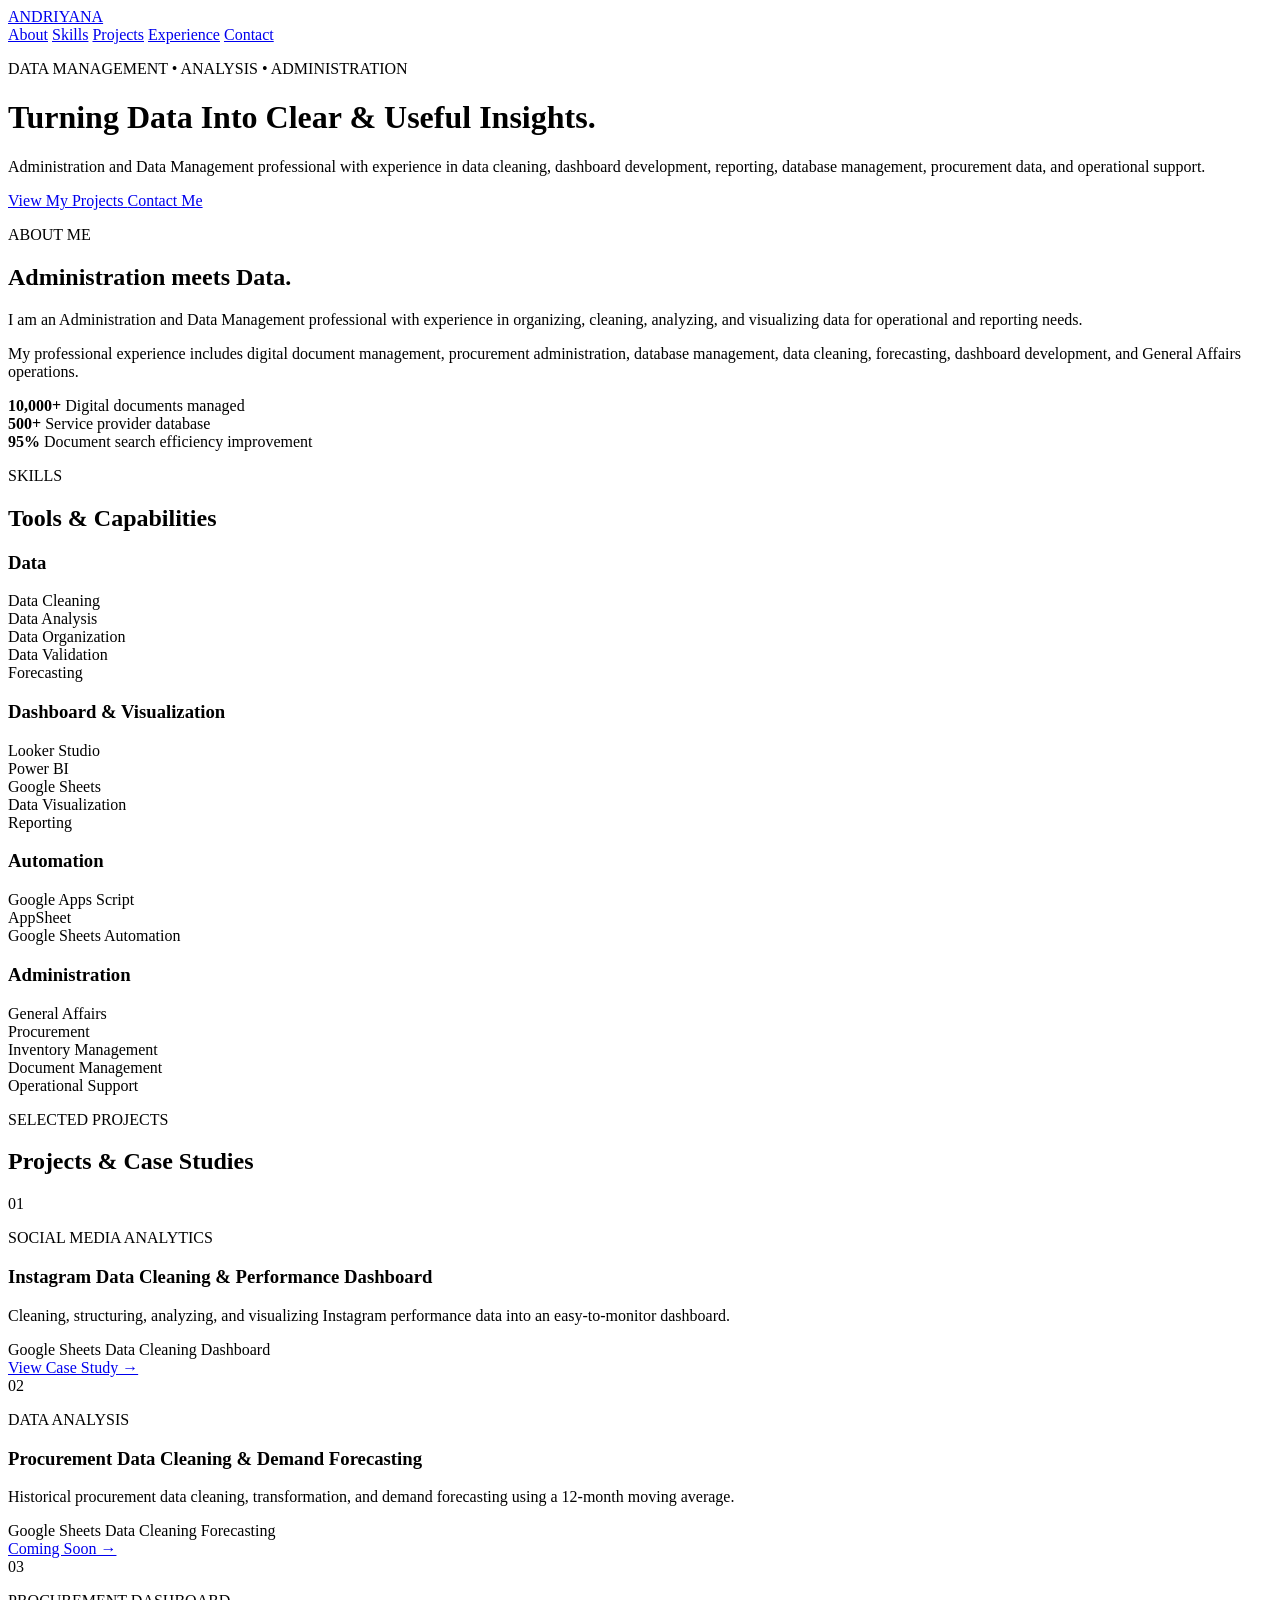
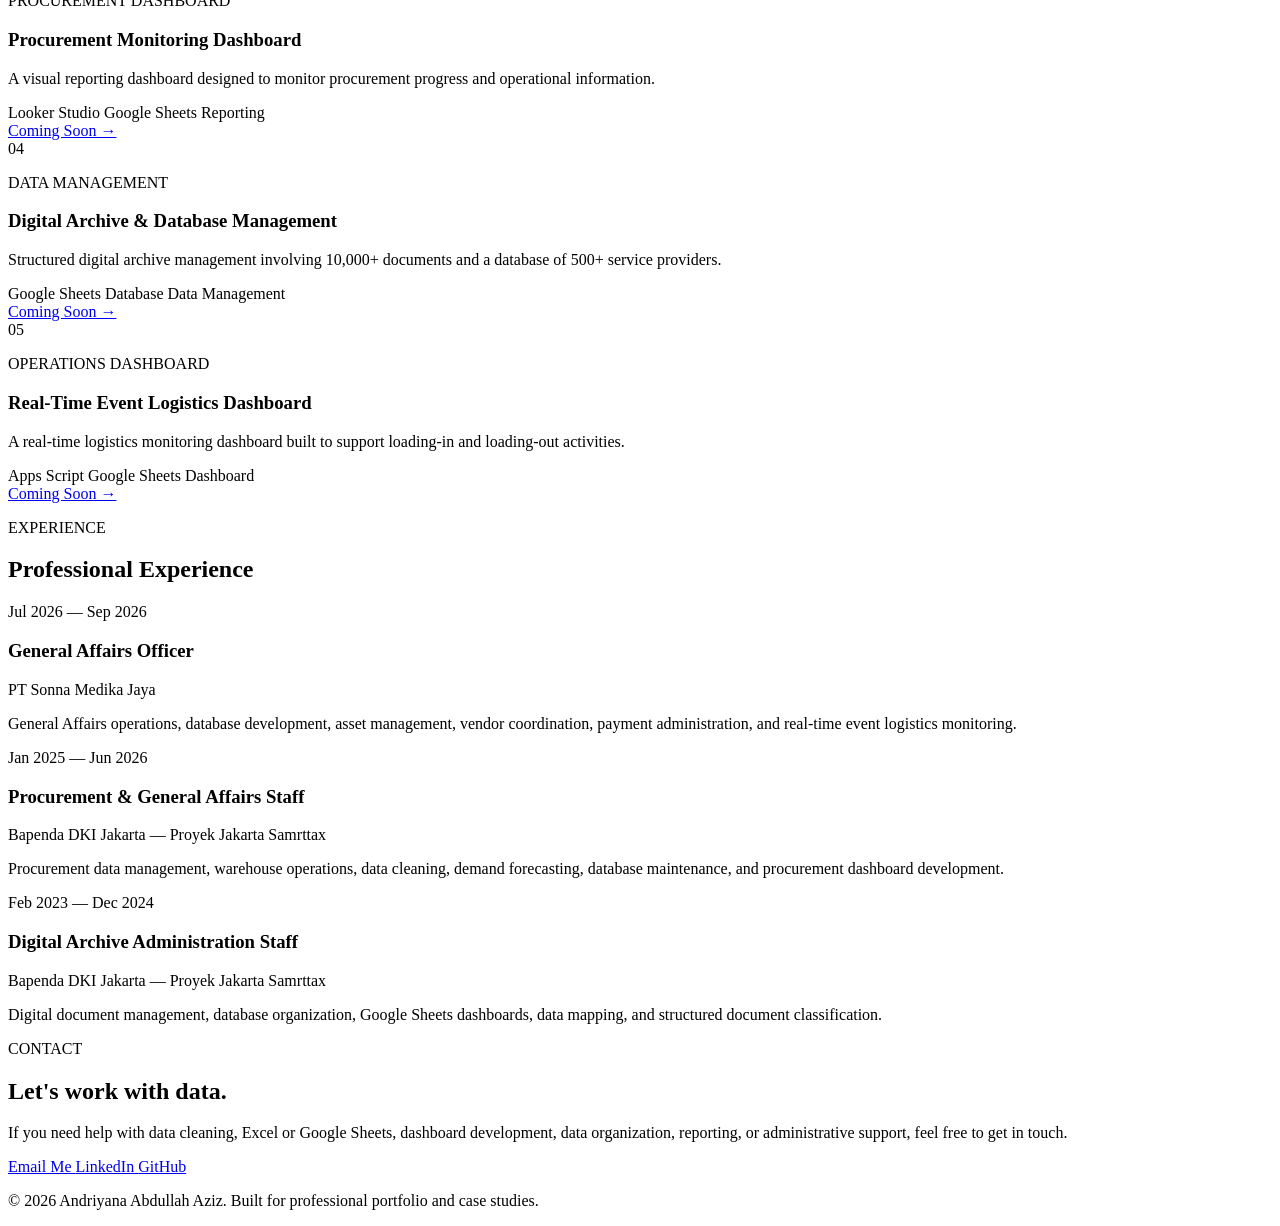
==== index.html @ 9b69eb4a "Create portfolio homepage This file contains the complete HTML structure for a professional portfoli" ====
<!DOCTYPE html>
<html lang="en">
<head>
    <meta charset="UTF-8">
    <meta name="viewport" content="width=device-width, initial-scale=1.0">

    <title>Andriyana Abdullah Aziz | Data & Administration Portfolio</title>

    <meta name="description" content="Portfolio of Andriyana Abdullah Aziz — Data Management, Data Cleaning, Dashboard, Data Analysis, and Administrative Support.">

    <link rel="stylesheet" href="assets/css/style.css">
</head>

<body>

    <!-- Navigation -->
    <nav class="navbar">
        <div class="nav-container">

            <a href="index.html" class="logo">
                ANDRIYANA
            </a>

            <div class="nav-links">
                <a href="#about">About</a>
                <a href="#skills">Skills</a>
                <a href="#projects">Projects</a>
                <a href="#experience">Experience</a>
                <a href="#contact">Contact</a>
            </div>

        </div>
    </nav>


    <!-- Hero -->
    <header class="hero">

        <div class="hero-content">

            <p class="hero-label">
                DATA MANAGEMENT • ANALYSIS • ADMINISTRATION
            </p>

            <h1>
                Turning Data Into
                <span>Clear & Useful Insights.</span>
            </h1>

            <p class="hero-description">
                Administration and Data Management professional with experience
                in data cleaning, dashboard development, reporting, database
                management, procurement data, and operational support.
            </p>

            <div class="hero-buttons">
                <a href="#projects" class="btn btn-primary">
                    View My Projects
                </a>

                <a href="#contact" class="btn btn-secondary">
                    Contact Me
                </a>
            </div>

        </div>

    </header>


    <!-- About -->
    <section id="about" class="section">

        <div class="section-container">

            <p class="section-label">ABOUT ME</p>

            <h2>
                Administration meets Data.
            </h2>

            <div class="about-grid">

                <div>
                    <p>
                        I am an Administration and Data Management professional
                        with experience in organizing, cleaning, analyzing,
                        and visualizing data for operational and reporting needs.
                    </p>

                    <p>
                        My professional experience includes digital document
                        management, procurement administration, database
                        management, data cleaning, forecasting, dashboard
                        development, and General Affairs operations.
                    </p>
                </div>

                <div class="about-highlight">

                    <div class="highlight-item">
                        <strong>10,000+</strong>
                        <span>Digital documents managed</span>
                    </div>

                    <div class="highlight-item">
                        <strong>500+</strong>
                        <span>Service provider database</span>
                    </div>

                    <div class="highlight-item">
                        <strong>95%</strong>
                        <span>Document search efficiency improvement</span>
                    </div>

                </div>

            </div>

        </div>

    </section>


    <!-- Skills -->
    <section id="skills" class="section section-light">

        <div class="section-container">

            <p class="section-label">SKILLS</p>

            <h2>
                Tools & Capabilities
            </h2>

            <div class="skills-grid">

                <div class="skill-card">
                    <h3>Data</h3>
                    <p>
                        Data Cleaning<br>
                        Data Analysis<br>
                        Data Organization<br>
                        Data Validation<br>
                        Forecasting
                    </p>
                </div>

                <div class="skill-card">
                    <h3>Dashboard & Visualization</h3>
                    <p>
                        Looker Studio<br>
                        Power BI<br>
                        Google Sheets<br>
                        Data Visualization<br>
                        Reporting
                    </p>
                </div>

                <div class="skill-card">
                    <h3>Automation</h3>
                    <p>
                        Google Apps Script<br>
                        AppSheet<br>
                        Google Sheets Automation
                    </p>
                </div>

                <div class="skill-card">
                    <h3>Administration</h3>
                    <p>
                        General Affairs<br>
                        Procurement<br>
                        Inventory Management<br>
                        Document Management<br>
                        Operational Support
                    </p>
                </div>

            </div>

        </div>

    </section>


    <!-- Projects -->
    <section id="projects" class="section">

        <div class="section-container">

            <p class="section-label">SELECTED PROJECTS</p>

            <h2>
                Projects & Case Studies
            </h2>

            <div class="projects-grid">

                <!-- Project 01 -->
                <article class="project-card">

                    <div class="project-number">
                        01
                    </div>

                    <div class="project-content">

                        <p class="project-category">
                            SOCIAL MEDIA ANALYTICS
                        </p>

                        <h3>
                            Instagram Data Cleaning
                            & Performance Dashboard
                        </h3>

                        <p>
                            Cleaning, structuring, analyzing, and visualizing
                            Instagram performance data into an easy-to-monitor
                            dashboard.
                        </p>

                        <div class="project-tools">
                            <span>Google Sheets</span>
                            <span>Data Cleaning</span>
                            <span>Dashboard</span>
                        </div>

                        <a href="projects/stayme.html" class="project-link">
                            View Case Study →
                        </a>

                    </div>

                </article>


                <!-- Project 02 -->
                <article class="project-card">

                    <div class="project-number">
                        02
                    </div>

                    <div class="project-content">

                        <p class="project-category">
                            DATA ANALYSIS
                        </p>

                        <h3>
                            Procurement Data Cleaning
                            & Demand Forecasting
                        </h3>

                        <p>
                            Historical procurement data cleaning,
                            transformation, and demand forecasting using
                            a 12-month moving average.
                        </p>

                        <div class="project-tools">
                            <span>Google Sheets</span>
                            <span>Data Cleaning</span>
                            <span>Forecasting</span>
                        </div>

                        <a href="#" class="project-link">
                            Coming Soon →
                        </a>

                    </div>

                </article>


                <!-- Project 03 -->
                <article class="project-card">

                    <div class="project-number">
                        03
                    </div>

                    <div class="project-content">

                        <p class="project-category">
                            PROCUREMENT DASHBOARD
                        </p>

                        <h3>
                            Procurement Monitoring Dashboard
                        </h3>

                        <p>
                            A visual reporting dashboard designed to monitor
                            procurement progress and operational information.
                        </p>

                        <div class="project-tools">
                            <span>Looker Studio</span>
                            <span>Google Sheets</span>
                            <span>Reporting</span>
                        </div>

                        <a href="#" class="project-link">
                            Coming Soon →
                        </a>

                    </div>

                </article>


                <!-- Project 04 -->
                <article class="project-card">

                    <div class="project-number">
                        04
                    </div>

                    <div class="project-content">

                        <p class="project-category">
                            DATA MANAGEMENT
                        </p>

                        <h3>
                            Digital Archive & Database Management
                        </h3>

                        <p>
                            Structured digital archive management involving
                            10,000+ documents and a database of 500+ service
                            providers.
                        </p>

                        <div class="project-tools">
                            <span>Google Sheets</span>
                            <span>Database</span>
                            <span>Data Management</span>
                        </div>

                        <a href="#" class="project-link">
                            Coming Soon →
                        </a>

                    </div>

                </article>


                <!-- Project 05 -->
                <article class="project-card">

                    <div class="project-number">
                        05
                    </div>

                    <div class="project-content">

                        <p class="project-category">
                            OPERATIONS DASHBOARD
                        </p>

                        <h3>
                            Real-Time Event Logistics Dashboard
                        </h3>

                        <p>
                            A real-time logistics monitoring dashboard built
                            to support loading-in and loading-out activities.
                        </p>

                        <div class="project-tools">
                            <span>Apps Script</span>
                            <span>Google Sheets</span>
                            <span>Dashboard</span>
                        </div>

                        <a href="#" class="project-link">
                            Coming Soon →
                        </a>

                    </div>

                </article>

            </div>

        </div>

    </section>


    <!-- Experience -->
    <section id="experience" class="section section-light">

        <div class="section-container">

            <p class="section-label">EXPERIENCE</p>

            <h2>
                Professional Experience
            </h2>

            <div class="timeline">

                <div class="timeline-item">

                    <span class="timeline-date">
                        Jul 2026 — Sep 2026
                    </span>

                    <h3>
                        General Affairs Officer
                    </h3>

                    <p class="company">
                        PT Sonna Medika Jaya
                    </p>

                    <p>
                        General Affairs operations, database development,
                        asset management, vendor coordination, payment
                        administration, and real-time event logistics
                        monitoring.
                    </p>

                </div>


                <div class="timeline-item">

                    <span class="timeline-date">
                        Jan 2025 — Jun 2026
                    </span>

                    <h3>
                        Procurement & General Affairs Staff
                    </h3>

                    <p class="company">
                        Bapenda DKI Jakarta — Proyek Jakarta Samrttax
                    </p>

                    <p>
                        Procurement data management, warehouse operations,
                        data cleaning, demand forecasting, database
                        maintenance, and procurement dashboard development.
                    </p>

                </div>


                <div class="timeline-item">

                    <span class="timeline-date">
                        Feb 2023 — Dec 2024
                    </span>

                    <h3>
                        Digital Archive Administration Staff
                    </h3>

                    <p class="company">
                        Bapenda DKI Jakarta — Proyek Jakarta Samrttax
                    </p>

                    <p>
                        Digital document management, database organization,
                        Google Sheets dashboards, data mapping, and
                        structured document classification.
                    </p>

                </div>

            </div>

        </div>

    </section>


    <!-- Contact -->
    <section id="contact" class="contact-section">

        <div class="contact-container">

            <p class="section-label">
                CONTACT
            </p>

            <h2>
                Let's work with data.
            </h2>

            <p>
                If you need help with data cleaning, Excel or Google Sheets,
                dashboard development, data organization, reporting, or
                administrative support, feel free to get in touch.
            </p>

            <div class="contact-links">

                <a href="mailto:andriyanaazis@gmail.com">
                    Email Me
                </a>

                <a
                    href="https://www.linkedin.com/in/andriyana-abdullah-aziz-17850321b/"
                    target="_blank"
                    rel="noopener noreferrer">
                    LinkedIn
                </a>

                <a
                    href="https://github.com/Andriyanaazis"
                    target="_blank"
                    rel="noopener noreferrer">
                    GitHub
                </a>

            </div>

        </div>

    </section>


    <!-- Footer -->
    <footer>

        <p>
            © 2026 Andriyana Abdullah Aziz.
            Built for professional portfolio and case studies.
        </p>

    </footer>


    <script src="assets/js/script.js"></script>

</body>
</html>
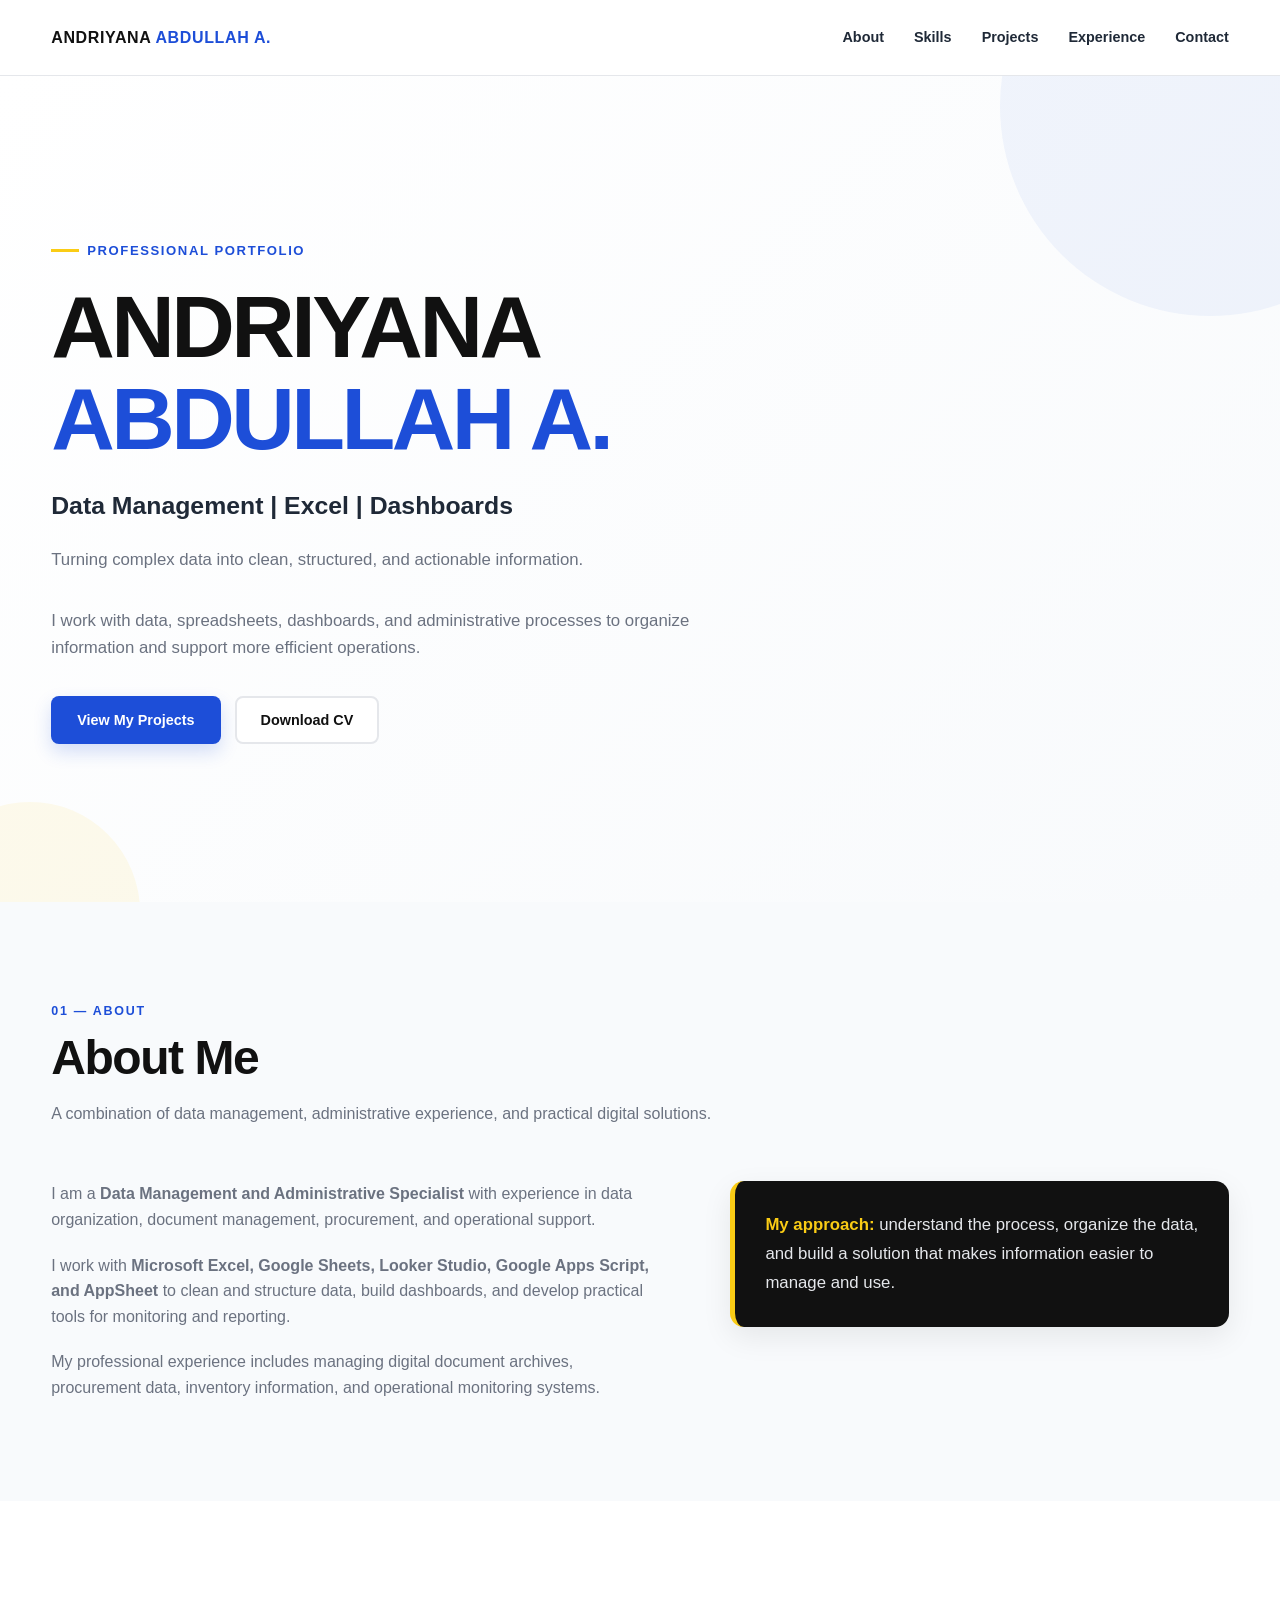
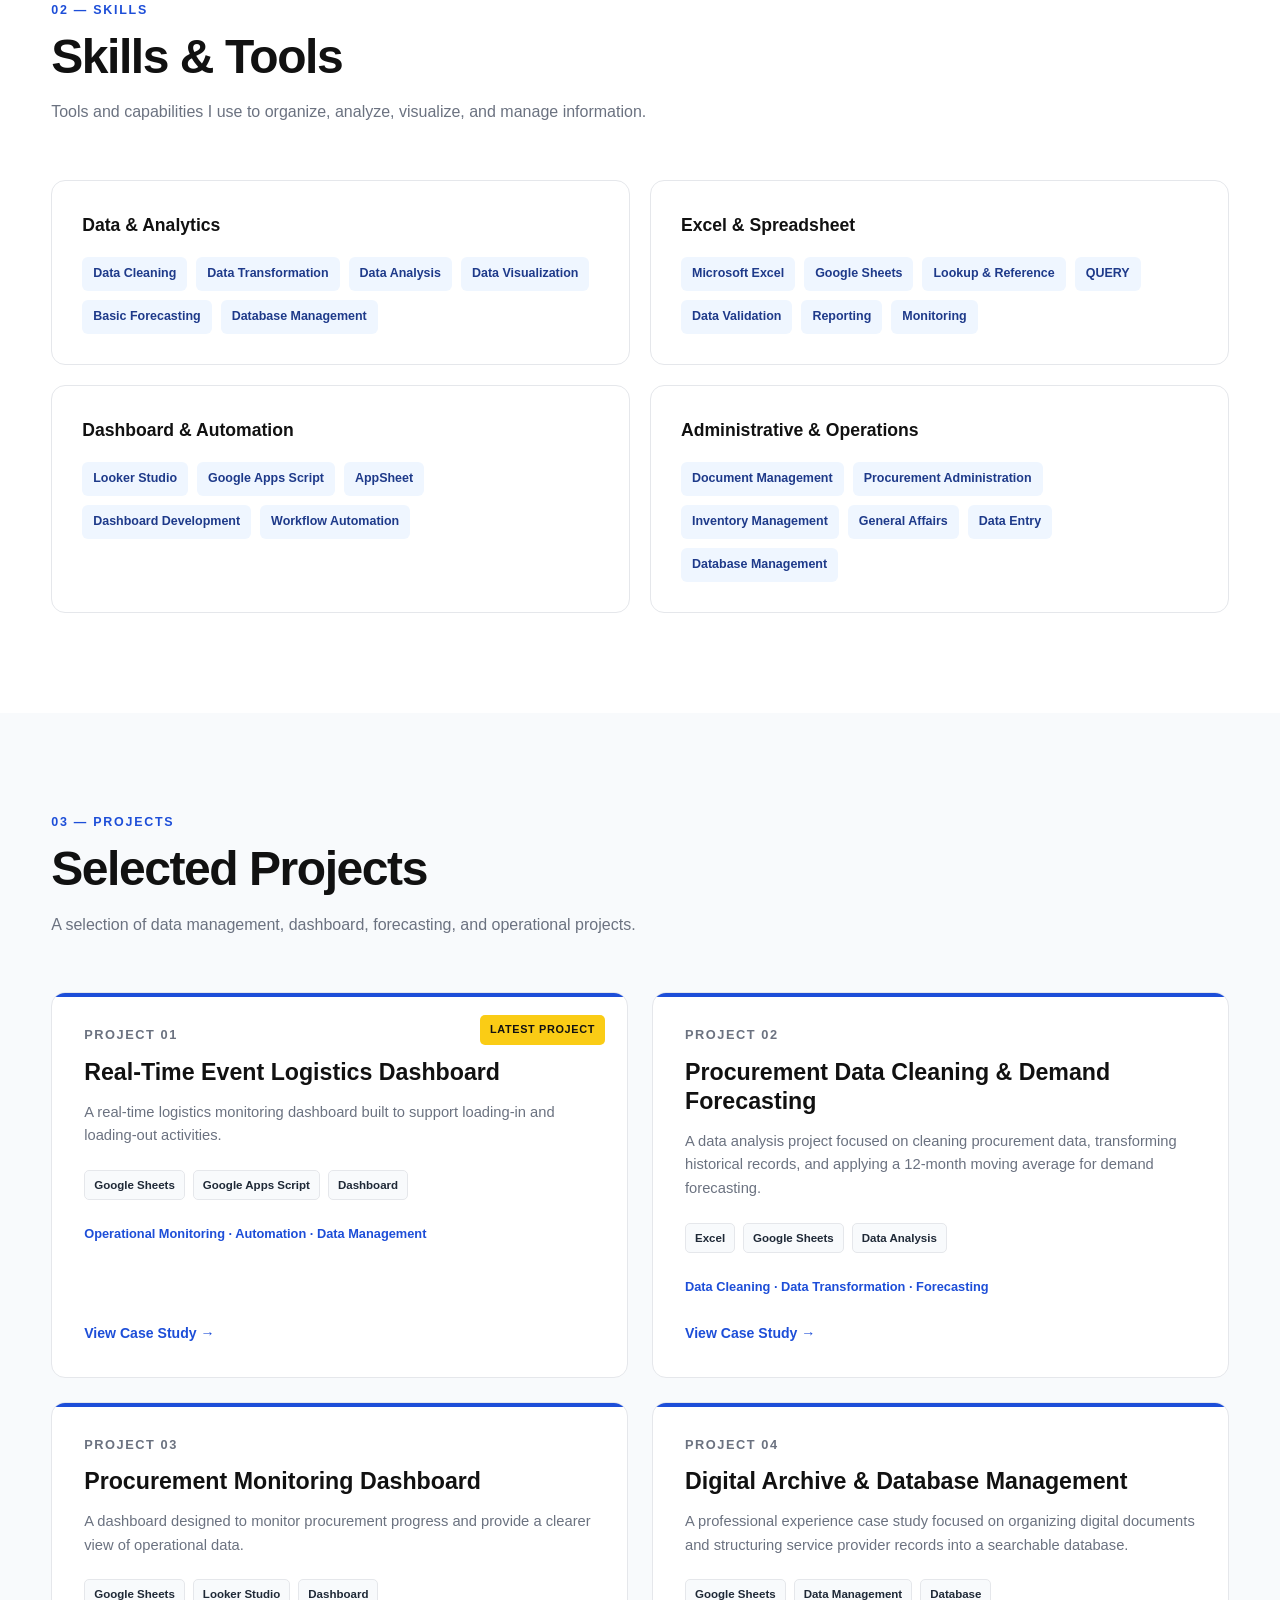
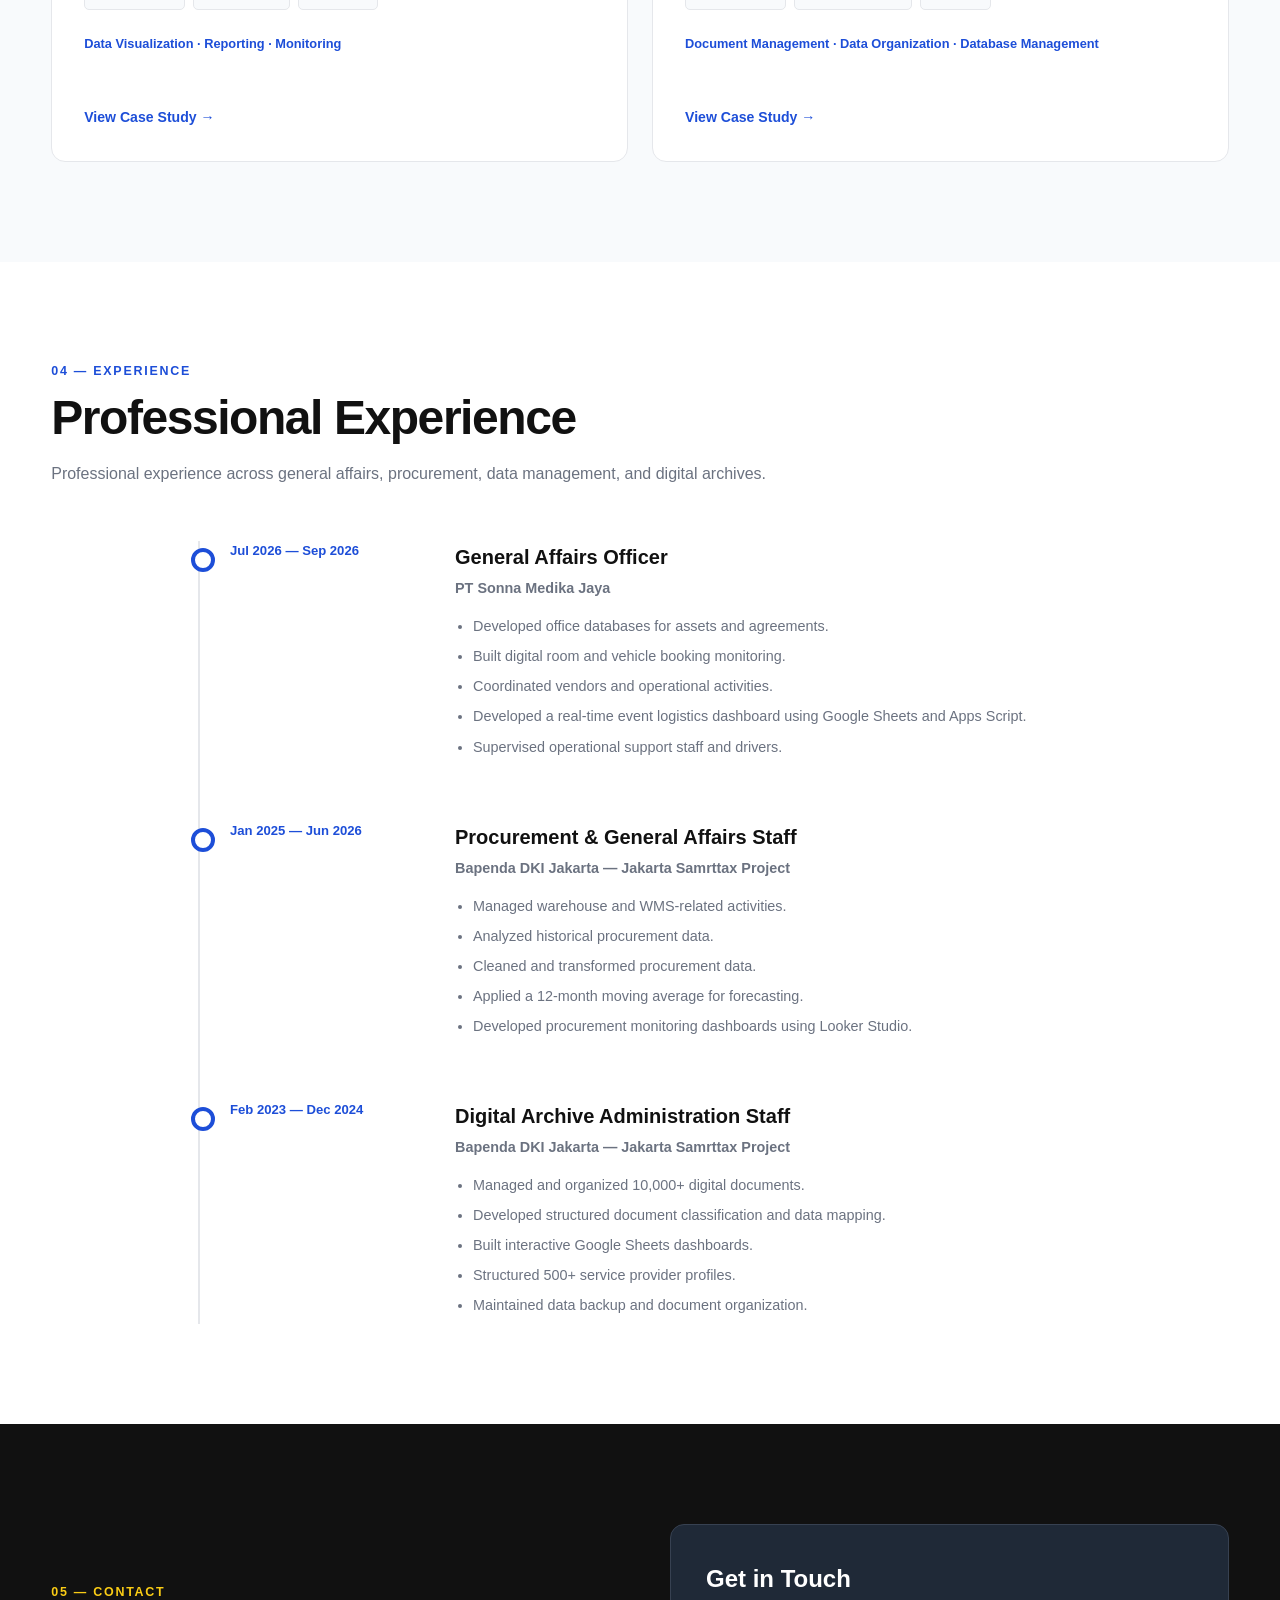
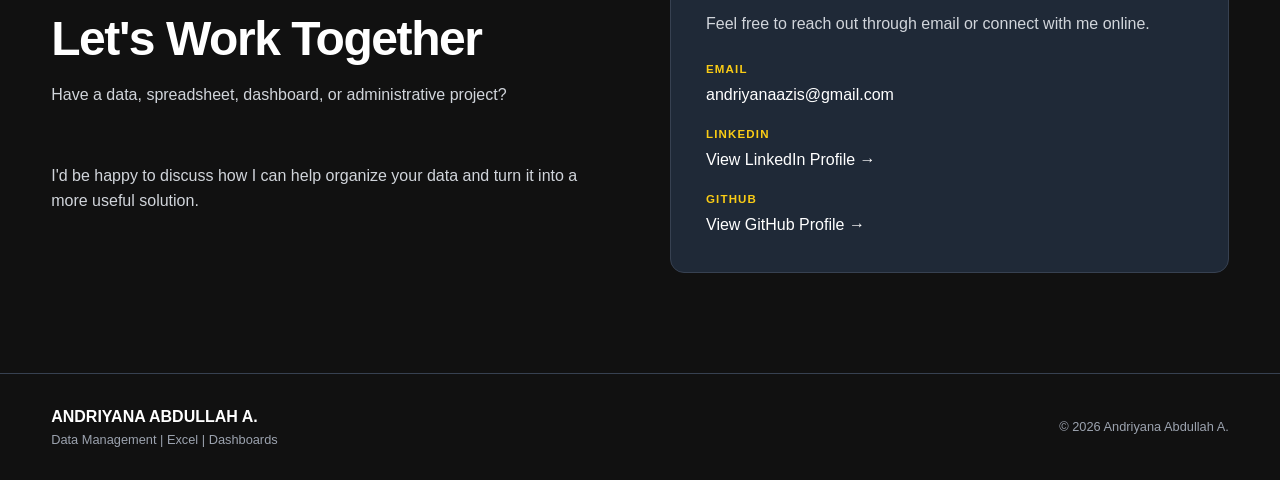
==== commit a3302154: "Refactor index.html for better readability and structure Updated HTML structure and content for impr" ====
--- a/index.html
+++ b/index.html
@@ -1,545 +1,1174 @@
 <!DOCTYPE html>
 <html lang="en">
+
 <head>
     <meta charset="UTF-8">
-    <meta name="viewport" content="width=device-width, initial-scale=1.0">
-
-    <title>Andriyana Abdullah Aziz | Data & Administration Portfolio</title>
-
-    <meta name="description" content="Portfolio of Andriyana Abdullah Aziz — Data Management, Data Cleaning, Dashboard, Data Analysis, and Administrative Support.">
-
-    <link rel="stylesheet" href="assets/css/style.css">
+
+    <meta
+        name="viewport"
+        content="width=device-width, initial-scale=1.0"
+    >
+
+    <meta
+        name="description"
+        content="Andriyana Abdullah A. - Data Management, Excel, Dashboard, and Administrative Specialist."
+    >
+
+    <meta
+        name="author"
+        content="Andriyana Abdullah A."
+    >
+
+    <title>
+        Andriyana Abdullah A. | Data Management & Excel
+    </title>
+
+    <!-- =====================================================
+         GOOGLE FONT
+         ===================================================== -->
+
+    <link rel="preconnect" href="https://fonts.googleapis.com">
+
+    <link
+        rel="preconnect"
+        href="https://fonts.gstatic.com"
+        crossorigin
+    >
+
+    <link
+        href="https://fonts.googleapis.com/css2?family=Inter:wght@400;500;600;700;800&display=swap"
+        rel="stylesheet"
+    >
+
+    <!-- =====================================================
+         CSS
+         ===================================================== -->
+
+    <link
+        rel="stylesheet"
+        href="assets/css/style.css"
+    >
 </head>
 
+
 <body>
 
-    <!-- Navigation -->
-    <nav class="navbar">
-        <div class="nav-container">
-
-            <a href="index.html" class="logo">
-                ANDRIYANA
+
+    <!-- =====================================================
+         HEADER / NAVIGATION
+         ===================================================== -->
+
+    <header class="site-header">
+
+        <div class="container navbar">
+
+            <!-- Logo -->
+
+            <a
+                href="#home"
+                class="logo"
+                aria-label="Andriyana Abdullah A. Home"
+            >
+                ANDRIYANA <span>ABDULLAH A.</span>
             </a>
 
-            <div class="nav-links">
-                <a href="#about">About</a>
-                <a href="#skills">Skills</a>
-                <a href="#projects">Projects</a>
-                <a href="#experience">Experience</a>
-                <a href="#contact">Contact</a>
+
+            <!-- Mobile Menu Button -->
+
+            <button
+                class="menu-toggle"
+                type="button"
+                aria-label="Open navigation menu"
+                aria-expanded="false"
+                aria-controls="navigation-menu"
+            >
+                <span></span>
+                <span></span>
+                <span></span>
+            </button>
+
+
+            <!-- Navigation -->
+
+            <nav
+                class="nav-menu"
+                id="navigation-menu"
+                aria-label="Main navigation"
+            >
+
+                <a href="#about">
+                    About
+                </a>
+
+                <a href="#skills">
+                    Skills
+                </a>
+
+                <a href="#projects">
+                    Projects
+                </a>
+
+                <a href="#experience">
+                    Experience
+                </a>
+
+                <a href="#contact">
+                    Contact
+                </a>
+
+            </nav>
+
+        </div>
+
+    </header>
+
+
+
+    <main id="home">
+
+
+        <!-- =================================================
+             HERO SECTION
+             ================================================= -->
+
+        <section class="hero">
+
+            <div class="container">
+
+                <div class="hero-content reveal">
+
+                    <div class="hero-label">
+                        Professional Portfolio
+                    </div>
+
+
+                    <h1>
+                        ANDRIYANA
+                        <span>ABDULLAH A.</span>
+                    </h1>
+
+
+                    <div class="hero-title">
+                        Data Management | Excel | Dashboards
+                    </div>
+
+
+                    <p class="hero-description">
+                        Turning complex data into clean, structured,
+                        and actionable information.
+                    </p>
+
+
+                    <p class="hero-description">
+                        I work with data, spreadsheets, dashboards,
+                        and administrative processes to organize
+                        information and support more efficient
+                        operations.
+                    </p>
+
+
+                    <div class="btn-group">
+
+                        <a
+                            href="#projects"
+                            class="btn btn-primary"
+                        >
+                            View My Projects
+                        </a>
+
+
+                        <!--
+                            GANTI FILE INI DENGAN NAMA PDF CV
+                            YANG NANTI ADA DI REPOSITORY.
+                        -->
+
+                        <a
+                            href="assets/CV-Andriyana-Abdullah-A.pdf"
+                            class="btn btn-secondary"
+                            target="_blank"
+                            rel="noopener noreferrer"
+                        >
+                            Download CV
+                        </a>
+
+                    </div>
+
+                </div>
+
             </div>
 
-        </div>
-    </nav>
-
-
-    <!-- Hero -->
-    <header class="hero">
-
-        <div class="hero-content">
-
-            <p class="hero-label">
-                DATA MANAGEMENT • ANALYSIS • ADMINISTRATION
-            </p>
-
-            <h1>
-                Turning Data Into
-                <span>Clear & Useful Insights.</span>
-            </h1>
-
-            <p class="hero-description">
-                Administration and Data Management professional with experience
-                in data cleaning, dashboard development, reporting, database
-                management, procurement data, and operational support.
-            </p>
-
-            <div class="hero-buttons">
-                <a href="#projects" class="btn btn-primary">
-                    View My Projects
-                </a>
-
-                <a href="#contact" class="btn btn-secondary">
-                    Contact Me
-                </a>
+        </section>
+
+
+
+        <!-- =================================================
+             ABOUT SECTION
+             ================================================= -->
+
+        <section
+            class="section"
+            id="about"
+        >
+
+            <div class="container">
+
+                <div class="section-header reveal">
+
+                    <span class="section-number">
+                        01 — ABOUT
+                    </span>
+
+                    <h2 class="section-title">
+                        About Me
+                    </h2>
+
+                    <p class="section-description">
+                        A combination of data management,
+                        administrative experience, and
+                        practical digital solutions.
+                    </p>
+
+                </div>
+
+
+                <div class="about-grid">
+
+
+                    <!-- About Text -->
+
+                    <div class="about-text reveal">
+
+                        <p>
+                            I am a
+                            <strong>
+                                Data Management and Administrative Specialist
+                            </strong>
+                            with experience in data organization,
+                            document management, procurement,
+                            and operational support.
+                        </p>
+
+
+                        <p>
+                            I work with
+                            <strong>
+                                Microsoft Excel, Google Sheets,
+                                Looker Studio, Google Apps Script,
+                                and AppSheet
+                            </strong>
+                            to clean and structure data, build
+                            dashboards, and develop practical tools
+                            for monitoring and reporting.
+                        </p>
+
+
+                        <p>
+                            My professional experience includes
+                            managing digital document archives,
+                            procurement data, inventory information,
+                            and operational monitoring systems.
+                        </p>
+
+                    </div>
+
+
+                    <!-- Highlight -->
+
+                    <div class="about-highlight reveal">
+
+                        <p>
+                            <strong>My approach:</strong>
+                            understand the process, organize the
+                            data, and build a solution that makes
+                            information easier to manage and use.
+                        </p>
+
+                    </div>
+
+                </div>
+
             </div>
 
-        </div>
-
-    </header>
-
-
-    <!-- About -->
-    <section id="about" class="section">
-
-        <div class="section-container">
-
-            <p class="section-label">ABOUT ME</p>
-
-            <h2>
-                Administration meets Data.
-            </h2>
-
-            <div class="about-grid">
-
-                <div>
-                    <p>
-                        I am an Administration and Data Management professional
-                        with experience in organizing, cleaning, analyzing,
-                        and visualizing data for operational and reporting needs.
+        </section>
+
+
+
+        <!-- =================================================
+             SKILLS SECTION
+             ================================================= -->
+
+        <section
+            class="section"
+            id="skills"
+        >
+
+            <div class="container">
+
+
+                <div class="section-header reveal">
+
+                    <span class="section-number">
+                        02 — SKILLS
+                    </span>
+
+                    <h2 class="section-title">
+                        Skills & Tools
+                    </h2>
+
+                    <p class="section-description">
+                        Tools and capabilities I use to organize,
+                        analyze, visualize, and manage information.
                     </p>
 
-                    <p>
-                        My professional experience includes digital document
-                        management, procurement administration, database
-                        management, data cleaning, forecasting, dashboard
-                        development, and General Affairs operations.
+                </div>
+
+
+                <div class="skills-grid">
+
+
+                    <!-- Data & Analytics -->
+
+                    <div class="skill-card reveal">
+
+                        <h3>
+                            Data & Analytics
+                        </h3>
+
+                        <div class="skill-list">
+
+                            <span class="skill-tag">
+                                Data Cleaning
+                            </span>
+
+                            <span class="skill-tag">
+                                Data Transformation
+                            </span>
+
+                            <span class="skill-tag">
+                                Data Analysis
+                            </span>
+
+                            <span class="skill-tag">
+                                Data Visualization
+                            </span>
+
+                            <span class="skill-tag">
+                                Basic Forecasting
+                            </span>
+
+                            <span class="skill-tag">
+                                Database Management
+                            </span>
+
+                        </div>
+
+                    </div>
+
+
+
+                    <!-- Excel & Spreadsheet -->
+
+                    <div class="skill-card reveal">
+
+                        <h3>
+                            Excel & Spreadsheet
+                        </h3>
+
+                        <div class="skill-list">
+
+                            <span class="skill-tag">
+                                Microsoft Excel
+                            </span>
+
+                            <span class="skill-tag">
+                                Google Sheets
+                            </span>
+
+                            <span class="skill-tag">
+                                Lookup & Reference
+                            </span>
+
+                            <span class="skill-tag">
+                                QUERY
+                            </span>
+
+                            <span class="skill-tag">
+                                Data Validation
+                            </span>
+
+                            <span class="skill-tag">
+                                Reporting
+                            </span>
+
+                            <span class="skill-tag">
+                                Monitoring
+                            </span>
+
+                        </div>
+
+                    </div>
+
+
+
+                    <!-- Dashboard & Automation -->
+
+                    <div class="skill-card reveal">
+
+                        <h3>
+                            Dashboard & Automation
+                        </h3>
+
+                        <div class="skill-list">
+
+                            <span class="skill-tag">
+                                Looker Studio
+                            </span>
+
+                            <span class="skill-tag">
+                                Google Apps Script
+                            </span>
+
+                            <span class="skill-tag">
+                                AppSheet
+                            </span>
+
+                            <span class="skill-tag">
+                                Dashboard Development
+                            </span>
+
+                            <span class="skill-tag">
+                                Workflow Automation
+                            </span>
+
+                        </div>
+
+                    </div>
+
+
+
+                    <!-- Administrative & Operations -->
+
+                    <div class="skill-card reveal">
+
+                        <h3>
+                            Administrative & Operations
+                        </h3>
+
+                        <div class="skill-list">
+
+                            <span class="skill-tag">
+                                Document Management
+                            </span>
+
+                            <span class="skill-tag">
+                                Procurement Administration
+                            </span>
+
+                            <span class="skill-tag">
+                                Inventory Management
+                            </span>
+
+                            <span class="skill-tag">
+                                General Affairs
+                            </span>
+
+                            <span class="skill-tag">
+                                Data Entry
+                            </span>
+
+                            <span class="skill-tag">
+                                Database Management
+                            </span>
+
+                        </div>
+
+                    </div>
+
+                </div>
+
+            </div>
+
+        </section>
+
+
+
+        <!-- =================================================
+             PROJECTS SECTION
+             ================================================= -->
+
+        <section
+            class="section"
+            id="projects"
+        >
+
+            <div class="container">
+
+
+                <div class="section-header reveal">
+
+                    <span class="section-number">
+                        03 — PROJECTS
+                    </span>
+
+                    <h2 class="section-title">
+                        Selected Projects
+                    </h2>
+
+                    <p class="section-description">
+                        A selection of data management,
+                        dashboard, forecasting, and
+                        operational projects.
                     </p>
+
                 </div>
 
-                <div class="about-highlight">
-
-                    <div class="highlight-item">
-                        <strong>10,000+</strong>
-                        <span>Digital documents managed</span>
-                    </div>
-
-                    <div class="highlight-item">
-                        <strong>500+</strong>
-                        <span>Service provider database</span>
-                    </div>
-
-                    <div class="highlight-item">
-                        <strong>95%</strong>
-                        <span>Document search efficiency improvement</span>
-                    </div>
-
-                </div>
-
-            </div>
-
-        </div>
-
-    </section>
-
-
-    <!-- Skills -->
-    <section id="skills" class="section section-light">
-
-        <div class="section-container">
-
-            <p class="section-label">SKILLS</p>
-
-            <h2>
-                Tools & Capabilities
-            </h2>
-
-            <div class="skills-grid">
-
-                <div class="skill-card">
-                    <h3>Data</h3>
-                    <p>
-                        Data Cleaning<br>
-                        Data Analysis<br>
-                        Data Organization<br>
-                        Data Validation<br>
-                        Forecasting
-                    </p>
-                </div>
-
-                <div class="skill-card">
-                    <h3>Dashboard & Visualization</h3>
-                    <p>
-                        Looker Studio<br>
-                        Power BI<br>
-                        Google Sheets<br>
-                        Data Visualization<br>
-                        Reporting
-                    </p>
-                </div>
-
-                <div class="skill-card">
-                    <h3>Automation</h3>
-                    <p>
-                        Google Apps Script<br>
-                        AppSheet<br>
-                        Google Sheets Automation
-                    </p>
-                </div>
-
-                <div class="skill-card">
-                    <h3>Administration</h3>
-                    <p>
-                        General Affairs<br>
-                        Procurement<br>
-                        Inventory Management<br>
-                        Document Management<br>
-                        Operational Support
-                    </p>
-                </div>
-
-            </div>
-
-        </div>
-
-    </section>
-
-
-    <!-- Projects -->
-    <section id="projects" class="section">
-
-        <div class="section-container">
-
-            <p class="section-label">SELECTED PROJECTS</p>
-
-            <h2>
-                Projects & Case Studies
-            </h2>
-
-            <div class="projects-grid">
-
-                <!-- Project 01 -->
-                <article class="project-card">
-
-                    <div class="project-number">
-                        01
-                    </div>
-
-                    <div class="project-content">
-
-                        <p class="project-category">
-                            SOCIAL MEDIA ANALYTICS
+
+                <div class="projects-grid">
+
+
+                    <!-- =====================================
+                         PROJECT 01
+                         ===================================== -->
+
+                    <article class="project-card reveal">
+
+                        <span class="latest-badge">
+                            LATEST PROJECT
+                        </span>
+
+
+                        <div class="project-number">
+                            PROJECT 01
+                        </div>
+
+
+                        <h3>
+                            Real-Time Event Logistics Dashboard
+                        </h3>
+
+
+                        <p>
+                            A real-time logistics monitoring
+                            dashboard built to support
+                            loading-in and loading-out activities.
                         </p>
 
-                        <h3>
-                            Instagram Data Cleaning
-                            & Performance Dashboard
-                        </h3>
-
-                        <p>
-                            Cleaning, structuring, analyzing, and visualizing
-                            Instagram performance data into an easy-to-monitor
-                            dashboard.
-                        </p>
 
                         <div class="project-tools">
-                            <span>Google Sheets</span>
-                            <span>Data Cleaning</span>
-                            <span>Dashboard</span>
-                        </div>
-
-                        <a href="projects/stayme.html" class="project-link">
+
+                            <span class="project-tool">
+                                Google Sheets
+                            </span>
+
+                            <span class="project-tool">
+                                Google Apps Script
+                            </span>
+
+                            <span class="project-tool">
+                                Dashboard
+                            </span>
+
+                        </div>
+
+
+                        <div class="project-focus">
+                            Operational Monitoring ·
+                            Automation · Data Management
+                        </div>
+
+
+                        <a
+                            href="#"
+                            class="project-link"
+                        >
                             View Case Study →
                         </a>
 
-                    </div>
-
-                </article>
-
-
-                <!-- Project 02 -->
-                <article class="project-card">
-
-                    <div class="project-number">
-                        02
-                    </div>
-
-                    <div class="project-content">
-
-                        <p class="project-category">
-                            DATA ANALYSIS
-                        </p>
+                    </article>
+
+
+
+                    <!-- =====================================
+                         PROJECT 02
+                         ===================================== -->
+
+                    <article class="project-card reveal">
+
+                        <div class="project-number">
+                            PROJECT 02
+                        </div>
+
 
                         <h3>
                             Procurement Data Cleaning
                             & Demand Forecasting
                         </h3>
 
+
                         <p>
-                            Historical procurement data cleaning,
-                            transformation, and demand forecasting using
-                            a 12-month moving average.
+                            A data analysis project focused
+                            on cleaning procurement data,
+                            transforming historical records,
+                            and applying a 12-month moving
+                            average for demand forecasting.
                         </p>
 
+
                         <div class="project-tools">
-                            <span>Google Sheets</span>
-                            <span>Data Cleaning</span>
-                            <span>Forecasting</span>
-                        </div>
-
-                        <a href="#" class="project-link">
-                            Coming Soon →
+
+                            <span class="project-tool">
+                                Excel
+                            </span>
+
+                            <span class="project-tool">
+                                Google Sheets
+                            </span>
+
+                            <span class="project-tool">
+                                Data Analysis
+                            </span>
+
+                        </div>
+
+
+                        <div class="project-focus">
+                            Data Cleaning ·
+                            Data Transformation · Forecasting
+                        </div>
+
+
+                        <a
+                            href="#"
+                            class="project-link"
+                        >
+                            View Case Study →
                         </a>
 
-                    </div>
-
-                </article>
-
-
-                <!-- Project 03 -->
-                <article class="project-card">
-
-                    <div class="project-number">
-                        03
-                    </div>
-
-                    <div class="project-content">
-
-                        <p class="project-category">
-                            PROCUREMENT DASHBOARD
-                        </p>
+                    </article>
+
+
+
+                    <!-- =====================================
+                         PROJECT 03
+                         ===================================== -->
+
+                    <article class="project-card reveal">
+
+                        <div class="project-number">
+                            PROJECT 03
+                        </div>
+
 
                         <h3>
                             Procurement Monitoring Dashboard
                         </h3>
 
+
                         <p>
-                            A visual reporting dashboard designed to monitor
-                            procurement progress and operational information.
+                            A dashboard designed to monitor
+                            procurement progress and provide
+                            a clearer view of operational data.
                         </p>
 
+
                         <div class="project-tools">
-                            <span>Looker Studio</span>
-                            <span>Google Sheets</span>
-                            <span>Reporting</span>
-                        </div>
-
-                        <a href="#" class="project-link">
-                            Coming Soon →
+
+                            <span class="project-tool">
+                                Google Sheets
+                            </span>
+
+                            <span class="project-tool">
+                                Looker Studio
+                            </span>
+
+                            <span class="project-tool">
+                                Dashboard
+                            </span>
+
+                        </div>
+
+
+                        <div class="project-focus">
+                            Data Visualization ·
+                            Reporting · Monitoring
+                        </div>
+
+
+                        <a
+                            href="#"
+                            class="project-link"
+                        >
+                            View Case Study →
                         </a>
 
+                    </article>
+
+
+
+                    <!-- =====================================
+                         PROJECT 04
+                         ===================================== -->
+
+                    <article class="project-card reveal">
+
+                        <div class="project-number">
+                            PROJECT 04
+                        </div>
+
+
+                        <h3>
+                            Digital Archive
+                            & Database Management
+                        </h3>
+
+
+                        <p>
+                            A professional experience case study
+                            focused on organizing digital documents
+                            and structuring service provider records
+                            into a searchable database.
+                        </p>
+
+
+                        <div class="project-tools">
+
+                            <span class="project-tool">
+                                Google Sheets
+                            </span>
+
+                            <span class="project-tool">
+                                Data Management
+                            </span>
+
+                            <span class="project-tool">
+                                Database
+                            </span>
+
+                        </div>
+
+
+                        <div class="project-focus">
+                            Document Management ·
+                            Data Organization · Database Management
+                        </div>
+
+
+                        <a
+                            href="#"
+                            class="project-link"
+                        >
+                            View Case Study →
+                        </a>
+
+                    </article>
+
+                </div>
+
+            </div>
+
+        </section>
+
+
+
+        <!-- =================================================
+             EXPERIENCE SECTION
+             ================================================= -->
+
+        <section
+            class="section"
+            id="experience"
+        >
+
+            <div class="container">
+
+
+                <div class="section-header reveal">
+
+                    <span class="section-number">
+                        04 — EXPERIENCE
+                    </span>
+
+                    <h2 class="section-title">
+                        Professional Experience
+                    </h2>
+
+                    <p class="section-description">
+                        Professional experience across
+                        general affairs, procurement,
+                        data management, and digital archives.
+                    </p>
+
+                </div>
+
+
+                <div class="experience-list">
+
+
+                    <!-- =====================================
+                         EXPERIENCE 01
+                         ===================================== -->
+
+                    <article class="experience-item reveal">
+
+                        <div class="experience-date">
+                            Jul 2026 — Sep 2026
+                        </div>
+
+
+                        <div class="experience-content">
+
+                            <h3>
+                                General Affairs Officer
+                            </h3>
+
+
+                            <div class="experience-company">
+                                PT Sonna Medika Jaya
+                            </div>
+
+
+                            <ul>
+
+                                <li>
+                                    Developed office databases
+                                    for assets and agreements.
+                                </li>
+
+                                <li>
+                                    Built digital room and
+                                    vehicle booking monitoring.
+                                </li>
+
+                                <li>
+                                    Coordinated vendors and
+                                    operational activities.
+                                </li>
+
+                                <li>
+                                    Developed a real-time event
+                                    logistics dashboard using
+                                    Google Sheets and Apps Script.
+                                </li>
+
+                                <li>
+                                    Supervised operational
+                                    support staff and drivers.
+                                </li>
+
+                            </ul>
+
+                        </div>
+
+                    </article>
+
+
+
+                    <!-- =====================================
+                         EXPERIENCE 02
+                         ===================================== -->
+
+                    <article class="experience-item reveal">
+
+                        <div class="experience-date">
+                            Jan 2025 — Jun 2026
+                        </div>
+
+
+                        <div class="experience-content">
+
+                            <h3>
+                                Procurement & General Affairs Staff
+                            </h3>
+
+
+                            <div class="experience-company">
+                                Bapenda DKI Jakarta —
+                                Jakarta Samrttax Project
+                            </div>
+
+
+                            <ul>
+
+                                <li>
+                                    Managed warehouse and
+                                    WMS-related activities.
+                                </li>
+
+                                <li>
+                                    Analyzed historical
+                                    procurement data.
+                                </li>
+
+                                <li>
+                                    Cleaned and transformed
+                                    procurement data.
+                                </li>
+
+                                <li>
+                                    Applied a 12-month moving
+                                    average for forecasting.
+                                </li>
+
+                                <li>
+                                    Developed procurement
+                                    monitoring dashboards
+                                    using Looker Studio.
+                                </li>
+
+                            </ul>
+
+                        </div>
+
+                    </article>
+
+
+
+                    <!-- =====================================
+                         EXPERIENCE 03
+                         ===================================== -->
+
+                    <article class="experience-item reveal">
+
+                        <div class="experience-date">
+                            Feb 2023 — Dec 2024
+                        </div>
+
+
+                        <div class="experience-content">
+
+                            <h3>
+                                Digital Archive
+                                Administration Staff
+                            </h3>
+
+
+                            <div class="experience-company">
+                                Bapenda DKI Jakarta —
+                                Jakarta Samrttax Project
+                            </div>
+
+
+                            <ul>
+
+                                <li>
+                                    Managed and organized
+                                    10,000+ digital documents.
+                                </li>
+
+                                <li>
+                                    Developed structured document
+                                    classification and data mapping.
+                                </li>
+
+                                <li>
+                                    Built interactive Google Sheets
+                                    dashboards.
+                                </li>
+
+                                <li>
+                                    Structured 500+ service
+                                    provider profiles.
+                                </li>
+
+                                <li>
+                                    Maintained data backup and
+                                    document organization.
+                                </li>
+
+                            </ul>
+
+                        </div>
+
+                    </article>
+
+                </div>
+
+            </div>
+
+        </section>
+
+
+
+        <!-- =================================================
+             CONTACT SECTION
+             ================================================= -->
+
+        <section
+            class="section contact-section"
+            id="contact"
+        >
+
+            <div class="container">
+
+
+                <div class="contact-grid">
+
+
+                    <!-- Contact Intro -->
+
+                    <div class="reveal">
+
+                        <div class="section-header">
+
+                            <span class="section-number">
+                                05 — CONTACT
+                            </span>
+
+
+                            <h2 class="section-title">
+                                Let's Work Together
+                            </h2>
+
+
+                            <p class="section-description">
+                                Have a data, spreadsheet,
+                                dashboard, or administrative
+                                project?
+                            </p>
+
+                        </div>
+
+
+                        <p class="section-description">
+                            I'd be happy to discuss how I can
+                            help organize your data and turn it
+                            into a more useful solution.
+                        </p>
+
                     </div>
 
-                </article>
-
-
-                <!-- Project 04 -->
-                <article class="project-card">
-
-                    <div class="project-number">
-                        04
+
+
+                    <!-- Contact Information -->
+
+                    <div class="contact-cta reveal">
+
+                        <h3>
+                            Get in Touch
+                        </h3>
+
+
+                        <p>
+                            Feel free to reach out through
+                            email or connect with me online.
+                        </p>
+
+
+                        <div class="contact-info">
+
+
+                            <!-- Email -->
+
+                            <div class="contact-item">
+
+                                <span class="contact-label">
+                                    Email
+                                </span>
+
+                                <a
+                                    href="mailto:andriyanaazis@gmail.com"
+                                >
+                                    andriyanaazis@gmail.com
+                                </a>
+
+                            </div>
+
+
+                            <!-- LinkedIn -->
+
+                            <div class="contact-item">
+
+                                <span class="contact-label">
+                                    LinkedIn
+                                </span>
+
+                                <a
+                                    href="https://www.linkedin.com/"
+                                    target="_blank"
+                                    rel="noopener noreferrer"
+                                >
+                                    View LinkedIn Profile →
+                                </a>
+
+                            </div>
+
+
+                            <!-- GitHub -->
+
+                            <div class="contact-item">
+
+                                <span class="contact-label">
+                                    GitHub
+                                </span>
+
+                                <a
+                                    href="https://github.com/Andriyanaazis"
+                                    target="_blank"
+                                    rel="noopener noreferrer"
+                                >
+                                    View GitHub Profile →
+                                </a>
+
+                            </div>
+
+
+                        </div>
+
                     </div>
 
-                    <div class="project-content">
-
-                        <p class="project-category">
-                            DATA MANAGEMENT
-                        </p>
-
-                        <h3>
-                            Digital Archive & Database Management
-                        </h3>
-
-                        <p>
-                            Structured digital archive management involving
-                            10,000+ documents and a database of 500+ service
-                            providers.
-                        </p>
-
-                        <div class="project-tools">
-                            <span>Google Sheets</span>
-                            <span>Database</span>
-                            <span>Data Management</span>
-                        </div>
-
-                        <a href="#" class="project-link">
-                            Coming Soon →
-                        </a>
-
-                    </div>
-
-                </article>
-
-
-                <!-- Project 05 -->
-                <article class="project-card">
-
-                    <div class="project-number">
-                        05
-                    </div>
-
-                    <div class="project-content">
-
-                        <p class="project-category">
-                            OPERATIONS DASHBOARD
-                        </p>
-
-                        <h3>
-                            Real-Time Event Logistics Dashboard
-                        </h3>
-
-                        <p>
-                            A real-time logistics monitoring dashboard built
-                            to support loading-in and loading-out activities.
-                        </p>
-
-                        <div class="project-tools">
-                            <span>Apps Script</span>
-                            <span>Google Sheets</span>
-                            <span>Dashboard</span>
-                        </div>
-
-                        <a href="#" class="project-link">
-                            Coming Soon →
-                        </a>
-
-                    </div>
-
-                </article>
+                </div>
 
             </div>
 
+        </section>
+
+
+    </main>
+
+
+
+    <!-- =====================================================
+         FOOTER
+         ===================================================== -->
+
+    <footer class="site-footer">
+
+        <div class="container footer-content">
+
+
+            <div>
+
+                <div class="footer-name">
+                    ANDRIYANA ABDULLAH A.
+                </div>
+
+                <div class="footer-text">
+                    Data Management | Excel | Dashboards
+                </div>
+
+            </div>
+
+
+            <div class="footer-text">
+                © 2026 Andriyana Abdullah A.
+            </div>
+
+
         </div>
 
-    </section>
-
-
-    <!-- Experience -->
-    <section id="experience" class="section section-light">
-
-        <div class="section-container">
-
-            <p class="section-label">EXPERIENCE</p>
-
-            <h2>
-                Professional Experience
-            </h2>
-
-            <div class="timeline">
-
-                <div class="timeline-item">
-
-                    <span class="timeline-date">
-                        Jul 2026 — Sep 2026
-                    </span>
-
-                    <h3>
-                        General Affairs Officer
-                    </h3>
-
-                    <p class="company">
-                        PT Sonna Medika Jaya
-                    </p>
-
-                    <p>
-                        General Affairs operations, database development,
-                        asset management, vendor coordination, payment
-                        administration, and real-time event logistics
-                        monitoring.
-                    </p>
-
-                </div>
-
-
-                <div class="timeline-item">
-
-                    <span class="timeline-date">
-                        Jan 2025 — Jun 2026
-                    </span>
-
-                    <h3>
-                        Procurement & General Affairs Staff
-                    </h3>
-
-                    <p class="company">
-                        Bapenda DKI Jakarta — Proyek Jakarta Samrttax
-                    </p>
-
-                    <p>
-                        Procurement data management, warehouse operations,
-                        data cleaning, demand forecasting, database
-                        maintenance, and procurement dashboard development.
-                    </p>
-
-                </div>
-
-
-                <div class="timeline-item">
-
-                    <span class="timeline-date">
-                        Feb 2023 — Dec 2024
-                    </span>
-
-                    <h3>
-                        Digital Archive Administration Staff
-                    </h3>
-
-                    <p class="company">
-                        Bapenda DKI Jakarta — Proyek Jakarta Samrttax
-                    </p>
-
-                    <p>
-                        Digital document management, database organization,
-                        Google Sheets dashboards, data mapping, and
-                        structured document classification.
-                    </p>
-
-                </div>
-
-            </div>
-
-        </div>
-
-    </section>
-
-
-    <!-- Contact -->
-    <section id="contact" class="contact-section">
-
-        <div class="contact-container">
-
-            <p class="section-label">
-                CONTACT
-            </p>
-
-            <h2>
-                Let's work with data.
-            </h2>
-
-            <p>
-                If you need help with data cleaning, Excel or Google Sheets,
-                dashboard development, data organization, reporting, or
-                administrative support, feel free to get in touch.
-            </p>
-
-            <div class="contact-links">
-
-                <a href="mailto:andriyanaazis@gmail.com">
-                    Email Me
-                </a>
-
-                <a
-                    href="https://www.linkedin.com/in/andriyana-abdullah-aziz-17850321b/"
-                    target="_blank"
-                    rel="noopener noreferrer">
-                    LinkedIn
-                </a>
-
-                <a
-                    href="https://github.com/Andriyanaazis"
-                    target="_blank"
-                    rel="noopener noreferrer">
-                    GitHub
-                </a>
-
-            </div>
-
-        </div>
-
-    </section>
-
-
-    <!-- Footer -->
-    <footer>
-
-        <p>
-            © 2026 Andriyana Abdullah Aziz.
-            Built for professional portfolio and case studies.
-        </p>
-
     </footer>
 
 
-    <script src="assets/js/script.js"></script>
+
+    <!-- =====================================================
+         JAVASCRIPT
+         ===================================================== -->
+
+    <script
+        src="assets/js/script.js"
+    ></script>
+
 
 </body>
+
 </html>
--- a/assets/css/style.css
+++ b/assets/css/style.css
@@ -0,0 +1,1246 @@
+/* =========================================================
+   ANDRIYANA ABDULLAH A.
+   Portfolio Website
+   Theme: Clean Corporate
+   Colors: Blue / Black / Yellow
+   ========================================================= */
+
+
+/* =========================================================
+   1. GLOBAL VARIABLES
+   ========================================================= */
+
+:root {
+    --primary: #1d4ed8;
+    --primary-dark: #1e3a8a;
+    --accent: #facc15;
+
+    --black: #111111;
+    --dark: #1f2937;
+    --gray: #6b7280;
+    --light-gray: #e5e7eb;
+    --background: #f8fafc;
+    --white: #ffffff;
+
+    --max-width: 1180px;
+
+    --shadow-sm: 0 4px 12px rgba(0, 0, 0, 0.06);
+    --shadow-md: 0 10px 30px rgba(0, 0, 0, 0.08);
+
+    --radius-sm: 8px;
+    --radius-md: 14px;
+    --radius-lg: 20px;
+
+    --transition: 0.25s ease;
+}
+
+
+/* =========================================================
+   2. RESET
+   ========================================================= */
+
+* {
+    margin: 0;
+    padding: 0;
+    box-sizing: border-box;
+}
+
+html {
+    scroll-behavior: smooth;
+    scroll-padding-top: 90px;
+}
+
+body {
+    font-family: Arial, Helvetica, sans-serif;
+    background: var(--white);
+    color: var(--black);
+    line-height: 1.6;
+    overflow-x: hidden;
+}
+
+a {
+    color: inherit;
+    text-decoration: none;
+}
+
+button,
+a {
+    -webkit-tap-highlight-color: transparent;
+}
+
+img {
+    max-width: 100%;
+    display: block;
+}
+
+ul {
+    list-style: none;
+}
+
+
+/* =========================================================
+   3. CONTAINER
+   ========================================================= */
+
+.container {
+    width: min(92%, var(--max-width));
+    margin: 0 auto;
+}
+
+
+/* =========================================================
+   4. HEADER / NAVIGATION
+   ========================================================= */
+
+.site-header {
+    position: sticky;
+    top: 0;
+    z-index: 1000;
+
+    background: rgba(255, 255, 255, 0.96);
+    border-bottom: 1px solid var(--light-gray);
+
+    backdrop-filter: blur(10px);
+    -webkit-backdrop-filter: blur(10px);
+}
+
+.navbar {
+    min-height: 74px;
+
+    display: flex;
+    align-items: center;
+    justify-content: space-between;
+
+    gap: 30px;
+}
+
+.logo {
+    font-size: 1rem;
+    font-weight: 800;
+    letter-spacing: 0.04em;
+    color: var(--black);
+
+    white-space: nowrap;
+}
+
+.logo span {
+    color: var(--primary);
+}
+
+.nav-menu {
+    display: flex;
+    align-items: center;
+    gap: 30px;
+}
+
+.nav-menu a {
+    position: relative;
+
+    font-size: 0.9rem;
+    font-weight: 600;
+    color: var(--dark);
+
+    padding: 26px 0;
+
+    transition: color var(--transition);
+}
+
+.nav-menu a::after {
+    content: "";
+
+    position: absolute;
+    left: 0;
+    bottom: 17px;
+
+    width: 0;
+    height: 2px;
+
+    background: var(--primary);
+
+    transition: width var(--transition);
+}
+
+.nav-menu a:hover {
+    color: var(--primary);
+}
+
+.nav-menu a:hover::after {
+    width: 100%;
+}
+
+
+/* =========================================================
+   5. MOBILE MENU BUTTON
+   ========================================================= */
+
+.menu-toggle {
+    display: none;
+
+    width: 42px;
+    height: 42px;
+
+    border: 1px solid var(--light-gray);
+    border-radius: var(--radius-sm);
+
+    background: var(--white);
+
+    cursor: pointer;
+
+    align-items: center;
+    justify-content: center;
+    flex-direction: column;
+
+    gap: 5px;
+}
+
+.menu-toggle span {
+    display: block;
+
+    width: 20px;
+    height: 2px;
+
+    background: var(--black);
+
+    transition: transform var(--transition),
+                opacity var(--transition);
+}
+
+
+/* =========================================================
+   6. HERO
+   ========================================================= */
+
+.hero {
+    position: relative;
+
+    min-height: calc(100vh - 74px);
+
+    display: flex;
+    align-items: center;
+
+    background:
+        linear-gradient(
+            135deg,
+            var(--white) 0%,
+            var(--background) 100%
+        );
+
+    padding: 100px 0;
+    overflow: hidden;
+}
+
+.hero::before {
+    content: "";
+
+    position: absolute;
+
+    width: 420px;
+    height: 420px;
+
+    top: -180px;
+    right: -140px;
+
+    background: var(--primary);
+
+    opacity: 0.05;
+
+    border-radius: 50%;
+}
+
+.hero::after {
+    content: "";
+
+    position: absolute;
+
+    width: 220px;
+    height: 220px;
+
+    bottom: -120px;
+    left: -80px;
+
+    background: var(--accent);
+
+    opacity: 0.08;
+
+    border-radius: 50%;
+}
+
+.hero-content {
+    position: relative;
+    z-index: 2;
+
+    max-width: 850px;
+}
+
+.hero-label {
+    display: inline-flex;
+    align-items: center;
+    gap: 8px;
+
+    margin-bottom: 20px;
+
+    font-size: 0.82rem;
+    font-weight: 700;
+
+    color: var(--primary);
+
+    letter-spacing: 0.12em;
+    text-transform: uppercase;
+}
+
+.hero-label::before {
+    content: "";
+
+    width: 28px;
+    height: 3px;
+
+    background: var(--accent);
+}
+
+.hero h1 {
+    font-size: clamp(2.8rem, 7vw, 5.5rem);
+
+    line-height: 1.05;
+
+    letter-spacing: -0.04em;
+
+    margin-bottom: 20px;
+}
+
+.hero h1 span {
+    color: var(--primary);
+}
+
+.hero-title {
+    display: inline-block;
+
+    font-size: clamp(1.15rem, 2vw, 1.55rem);
+
+    font-weight: 700;
+
+    color: var(--dark);
+
+    margin-bottom: 22px;
+}
+
+.hero-description {
+    max-width: 700px;
+
+    font-size: 1.05rem;
+
+    color: var(--gray);
+
+    margin-bottom: 34px;
+}
+
+
+/* =========================================================
+   7. BUTTONS
+   ========================================================= */
+
+.btn-group {
+    display: flex;
+    flex-wrap: wrap;
+    gap: 14px;
+}
+
+.btn {
+    display: inline-flex;
+    align-items: center;
+    justify-content: center;
+
+    min-height: 48px;
+
+    padding: 0 24px;
+
+    border-radius: var(--radius-sm);
+
+    font-size: 0.9rem;
+    font-weight: 700;
+
+    border: 2px solid transparent;
+
+    cursor: pointer;
+
+    transition:
+        transform var(--transition),
+        background var(--transition),
+        color var(--transition),
+        border-color var(--transition),
+        box-shadow var(--transition);
+}
+
+.btn:hover {
+    transform: translateY(-2px);
+}
+
+.btn-primary {
+    background: var(--primary);
+    color: var(--white);
+
+    box-shadow: 0 8px 18px rgba(29, 78, 216, 0.18);
+}
+
+.btn-primary:hover {
+    background: var(--primary-dark);
+}
+
+.btn-secondary {
+    background: var(--white);
+    color: var(--black);
+
+    border-color: var(--light-gray);
+}
+
+.btn-secondary:hover {
+    border-color: var(--primary);
+    color: var(--primary);
+}
+
+.btn-accent {
+    background: var(--accent);
+    color: var(--black);
+}
+
+.btn-accent:hover {
+    background: #eab308;
+}
+
+
+/* =========================================================
+   8. SECTION GENERAL
+   ========================================================= */
+
+section {
+    position: relative;
+}
+
+.section {
+    padding: 100px 0;
+}
+
+.section:nth-child(even) {
+    background: var(--background);
+}
+
+.section-header {
+    max-width: 720px;
+
+    margin-bottom: 55px;
+}
+
+.section-number {
+    display: block;
+
+    margin-bottom: 10px;
+
+    font-size: 0.78rem;
+    font-weight: 800;
+
+    color: var(--primary);
+
+    letter-spacing: 0.14em;
+}
+
+.section-title {
+    font-size: clamp(2rem, 4vw, 3rem);
+
+    line-height: 1.1;
+
+    letter-spacing: -0.03em;
+
+    margin-bottom: 16px;
+}
+
+.section-description {
+    font-size: 1rem;
+
+    color: var(--gray);
+}
+
+
+/* =========================================================
+   9. ABOUT
+   ========================================================= */
+
+.about-grid {
+    display: grid;
+
+    grid-template-columns: 1.1fr 0.9fr;
+
+    gap: 70px;
+
+    align-items: start;
+}
+
+.about-text p {
+    color: var(--gray);
+
+    font-size: 1rem;
+
+    margin-bottom: 20px;
+}
+
+.about-text p:last-child {
+    margin-bottom: 0;
+}
+
+.about-highlight {
+    padding: 30px;
+
+    background: var(--black);
+
+    color: var(--white);
+
+    border-radius: var(--radius-md);
+
+    border-left: 5px solid var(--accent);
+
+    box-shadow: var(--shadow-md);
+}
+
+.about-highlight p {
+    font-size: 1.05rem;
+    line-height: 1.7;
+
+    color: #e5e7eb;
+}
+
+.about-highlight strong {
+    color: var(--accent);
+}
+
+
+/* =========================================================
+   10. SKILLS
+   ========================================================= */
+
+.skills-grid {
+    display: grid;
+
+    grid-template-columns: repeat(2, 1fr);
+
+    gap: 20px;
+}
+
+.skill-card {
+    padding: 30px;
+
+    background: var(--white);
+
+    border: 1px solid var(--light-gray);
+
+    border-radius: var(--radius-md);
+
+    transition:
+        transform var(--transition),
+        box-shadow var(--transition),
+        border-color var(--transition);
+}
+
+.skill-card:hover {
+    transform: translateY(-4px);
+
+    border-color: rgba(29, 78, 216, 0.25);
+
+    box-shadow: var(--shadow-md);
+}
+
+.skill-card h3 {
+    font-size: 1.1rem;
+
+    margin-bottom: 18px;
+}
+
+.skill-list {
+    display: flex;
+
+    flex-wrap: wrap;
+
+    gap: 9px;
+}
+
+.skill-tag {
+    display: inline-flex;
+
+    padding: 7px 11px;
+
+    background: #eff6ff;
+
+    color: var(--primary-dark);
+
+    border-radius: 6px;
+
+    font-size: 0.78rem;
+    font-weight: 600;
+}
+
+
+/* =========================================================
+   11. PROJECTS
+   ========================================================= */
+
+.projects-grid {
+    display: grid;
+
+    grid-template-columns: repeat(2, 1fr);
+
+    gap: 24px;
+}
+
+.project-card {
+    position: relative;
+
+    display: flex;
+    flex-direction: column;
+
+    min-height: 360px;
+
+    padding: 32px;
+
+    background: var(--white);
+
+    border: 1px solid var(--light-gray);
+
+    border-radius: var(--radius-md);
+
+    overflow: hidden;
+
+    transition:
+        transform var(--transition),
+        box-shadow var(--transition),
+        border-color var(--transition);
+}
+
+.project-card::before {
+    content: "";
+
+    position: absolute;
+
+    top: 0;
+    left: 0;
+
+    width: 100%;
+    height: 4px;
+
+    background: var(--primary);
+}
+
+.project-card:hover {
+    transform: translateY(-5px);
+
+    border-color: rgba(29, 78, 216, 0.25);
+
+    box-shadow: var(--shadow-md);
+}
+
+.project-number {
+    font-size: 0.8rem;
+    font-weight: 800;
+
+    color: var(--gray);
+
+    letter-spacing: 0.12em;
+
+    margin-bottom: 12px;
+}
+
+.project-card h3 {
+    font-size: 1.45rem;
+
+    line-height: 1.25;
+
+    margin-bottom: 14px;
+}
+
+.project-card p {
+    color: var(--gray);
+
+    font-size: 0.92rem;
+
+    margin-bottom: 22px;
+}
+
+.project-tools {
+    display: flex;
+
+    flex-wrap: wrap;
+
+    gap: 8px;
+
+    margin-bottom: 24px;
+}
+
+.project-tool {
+    padding: 5px 9px;
+
+    background: var(--background);
+
+    border: 1px solid var(--light-gray);
+
+    border-radius: 5px;
+
+    font-size: 0.72rem;
+    font-weight: 600;
+
+    color: var(--dark);
+}
+
+.project-focus {
+    margin-bottom: 25px;
+
+    font-size: 0.8rem;
+    font-weight: 700;
+
+    color: var(--primary);
+}
+
+.project-link {
+    display: inline-flex;
+
+    align-items: center;
+
+    gap: 8px;
+
+    margin-top: auto;
+
+    color: var(--primary);
+
+    font-size: 0.88rem;
+    font-weight: 700;
+}
+
+.project-link:hover {
+    color: var(--primary-dark);
+}
+
+.latest-badge {
+    position: absolute;
+
+    top: 22px;
+    right: 22px;
+
+    padding: 6px 10px;
+
+    background: var(--accent);
+
+    color: var(--black);
+
+    border-radius: 5px;
+
+    font-size: 0.68rem;
+    font-weight: 800;
+
+    letter-spacing: 0.06em;
+}
+
+
+/* =========================================================
+   12. EXPERIENCE
+   ========================================================= */
+
+.experience-list {
+    position: relative;
+
+    max-width: 900px;
+
+    margin: 0 auto;
+}
+
+.experience-list::before {
+    content: "";
+
+    position: absolute;
+
+    top: 0;
+    bottom: 0;
+
+    left: 8px;
+
+    width: 2px;
+
+    background: var(--light-gray);
+}
+
+.experience-item {
+    position: relative;
+
+    display: grid;
+
+    grid-template-columns: 180px 1fr;
+
+    gap: 45px;
+
+    padding-left: 40px;
+
+    margin-bottom: 55px;
+}
+
+.experience-item:last-child {
+    margin-bottom: 0;
+}
+
+.experience-item::before {
+    content: "";
+
+    position: absolute;
+
+    left: 1px;
+    top: 7px;
+
+    width: 16px;
+    height: 16px;
+
+    background: var(--white);
+
+    border: 4px solid var(--primary);
+
+    border-radius: 50%;
+}
+
+.experience-date {
+    font-size: 0.82rem;
+    font-weight: 700;
+
+    color: var(--primary);
+
+    line-height: 1.5;
+}
+
+.experience-content h3 {
+    font-size: 1.25rem;
+
+    margin-bottom: 4px;
+}
+
+.experience-company {
+    font-size: 0.9rem;
+    font-weight: 600;
+
+    color: var(--gray);
+
+    margin-bottom: 15px;
+}
+
+.experience-content ul {
+    list-style: disc;
+
+    padding-left: 18px;
+}
+
+.experience-content li {
+    color: var(--gray);
+
+    font-size: 0.9rem;
+
+    margin-bottom: 7px;
+}
+
+
+/* =========================================================
+   13. CONTACT
+   ========================================================= */
+
+.contact-section {
+    background: var(--black) !important;
+
+    color: var(--white);
+}
+
+.contact-section .section-number {
+    color: var(--accent);
+}
+
+.contact-section .section-title {
+    color: var(--white);
+}
+
+.contact-section .section-description {
+    color: #d1d5db;
+}
+
+.contact-grid {
+    display: grid;
+
+    grid-template-columns: 1fr 1fr;
+
+    gap: 60px;
+
+    align-items: center;
+}
+
+.contact-info {
+    display: flex;
+
+    flex-direction: column;
+
+    gap: 18px;
+}
+
+.contact-item {
+    display: flex;
+
+    flex-direction: column;
+
+    gap: 3px;
+}
+
+.contact-label {
+    font-size: 0.72rem;
+    font-weight: 800;
+
+    color: var(--accent);
+
+    text-transform: uppercase;
+
+    letter-spacing: 0.1em;
+}
+
+.contact-item a {
+    font-size: 1rem;
+
+    color: var(--white);
+
+    transition: color var(--transition);
+}
+
+.contact-item a:hover {
+    color: var(--accent);
+}
+
+.contact-cta {
+    padding: 35px;
+
+    background: #1f2937;
+
+    border-radius: var(--radius-md);
+
+    border: 1px solid #374151;
+}
+
+.contact-cta h3 {
+    font-size: 1.5rem;
+
+    margin-bottom: 12px;
+}
+
+.contact-cta p {
+    color: #d1d5db;
+
+    margin-bottom: 24px;
+}
+
+
+/* =========================================================
+   14. FOOTER
+   ========================================================= */
+
+.site-footer {
+    padding: 30px 0;
+
+    background: var(--black);
+
+    border-top: 1px solid #374151;
+
+    color: #9ca3af;
+}
+
+.footer-content {
+    display: flex;
+
+    align-items: center;
+
+    justify-content: space-between;
+
+    gap: 20px;
+}
+
+.footer-name {
+    font-weight: 700;
+
+    color: var(--white);
+}
+
+.footer-text {
+    font-size: 0.8rem;
+}
+
+
+/* =========================================================
+   15. SCROLL REVEAL
+   ========================================================= */
+
+.reveal {
+    opacity: 0;
+
+    transform: translateY(25px);
+
+    transition:
+        opacity 0.7s ease,
+        transform 0.7s ease;
+}
+
+.reveal.visible {
+    opacity: 1;
+
+    transform: translateY(0);
+}
+
+
+/* =========================================================
+   16. RESPONSIVE — TABLET
+   ========================================================= */
+
+@media (max-width: 900px) {
+
+    .nav-menu {
+        gap: 20px;
+    }
+
+    .nav-menu a {
+        font-size: 0.82rem;
+    }
+
+    .about-grid {
+        grid-template-columns: 1fr;
+
+        gap: 40px;
+    }
+
+    .contact-grid {
+        grid-template-columns: 1fr;
+
+        gap: 40px;
+    }
+
+    .experience-item {
+        grid-template-columns: 140px 1fr;
+
+        gap: 30px;
+    }
+}
+
+
+/* =========================================================
+   17. RESPONSIVE — MOBILE
+   ========================================================= */
+
+@media (max-width: 700px) {
+
+    .container {
+        width: min(90%, var(--max-width));
+    }
+
+    .navbar {
+        min-height: 68px;
+    }
+
+    .logo {
+        font-size: 0.9rem;
+    }
+
+    .menu-toggle {
+        display: flex;
+    }
+
+    .nav-menu {
+        position: absolute;
+
+        top: 68px;
+        left: 0;
+        right: 0;
+
+        display: none;
+
+        flex-direction: column;
+
+        align-items: stretch;
+
+        gap: 0;
+
+        padding: 10px 5% 20px;
+
+        background: var(--white);
+
+        border-bottom: 1px solid var(--light-gray);
+
+        box-shadow: var(--shadow-md);
+    }
+
+    .nav-menu.active {
+        display: flex;
+    }
+
+    .nav-menu a {
+        display: block;
+
+        padding: 14px 0;
+
+        border-bottom: 1px solid #f1f5f9;
+    }
+
+    .nav-menu a::after {
+        display: none;
+    }
+
+    .hero {
+        min-height: auto;
+
+        padding: 90px 0 80px;
+    }
+
+    .hero h1 {
+        font-size: clamp(2.5rem, 13vw, 4rem);
+    }
+
+    .hero-description {
+        font-size: 0.95rem;
+    }
+
+    .btn-group {
+        flex-direction: column;
+
+        align-items: stretch;
+    }
+
+    .btn {
+        width: 100%;
+    }
+
+    .section {
+        padding: 75px 0;
+    }
+
+    .section-header {
+        margin-bottom: 38px;
+    }
+
+    .skills-grid,
+    .projects-grid {
+        grid-template-columns: 1fr;
+    }
+
+    .skill-card,
+    .project-card {
+        padding: 25px;
+    }
+
+    .project-card {
+        min-height: 0;
+    }
+
+    .latest-badge {
+        position: static;
+
+        display: inline-block;
+
+        margin-bottom: 18px;
+
+        align-self: flex-start;
+    }
+
+    .experience-list::before {
+        left: 6px;
+    }
+
+    .experience-item {
+        display: block;
+
+        padding-left: 32px;
+
+        margin-bottom: 45px;
+    }
+
+    .experience-item::before {
+        left: -1px;
+    }
+
+    .experience-date {
+        margin-bottom: 10px;
+    }
+
+    .contact-grid {
+        gap: 35px;
+    }
+
+    .contact-cta {
+        padding: 25px;
+    }
+
+    .footer-content {
+        flex-direction: column;
+
+        align-items: flex-start;
+    }
+}
+
+
+/* =========================================================
+   18. SMALL MOBILE
+   ========================================================= */
+
+@media (max-width: 420px) {
+
+    .hero {
+        padding-top: 70px;
+        padding-bottom: 65px;
+    }
+
+    .hero-label {
+        font-size: 0.72rem;
+    }
+
+    .hero h1 {
+        font-size: 2.45rem;
+    }
+
+    .hero-title {
+        font-size: 1.05rem;
+    }
+
+    .section-title {
+        font-size: 1.9rem;
+    }
+
+    .project-card h3 {
+        font-size: 1.25rem;
+    }
+}
+
+
+/* =========================================================
+   19. ACCESSIBILITY
+   ========================================================= */
+
+a:focus-visible,
+button:focus-visible {
+    outline: 3px solid var(--accent);
+
+    outline-offset: 4px;
+}
+
+
+/* =========================================================
+   20. REDUCED MOTION
+   ========================================================= */
+
+@media (prefers-reduced-motion: reduce) {
+
+    html {
+        scroll-behavior: auto;
+    }
+
+    *,
+    *::before,
+    *::after {
+        animation-duration: 0.01ms !important;
+        animation-iteration-count: 1 !important;
+        transition-duration: 0.01ms !important;
+    }
+
+    .reveal {
+        opacity: 1;
+
+        transform: none;
+    }
+}
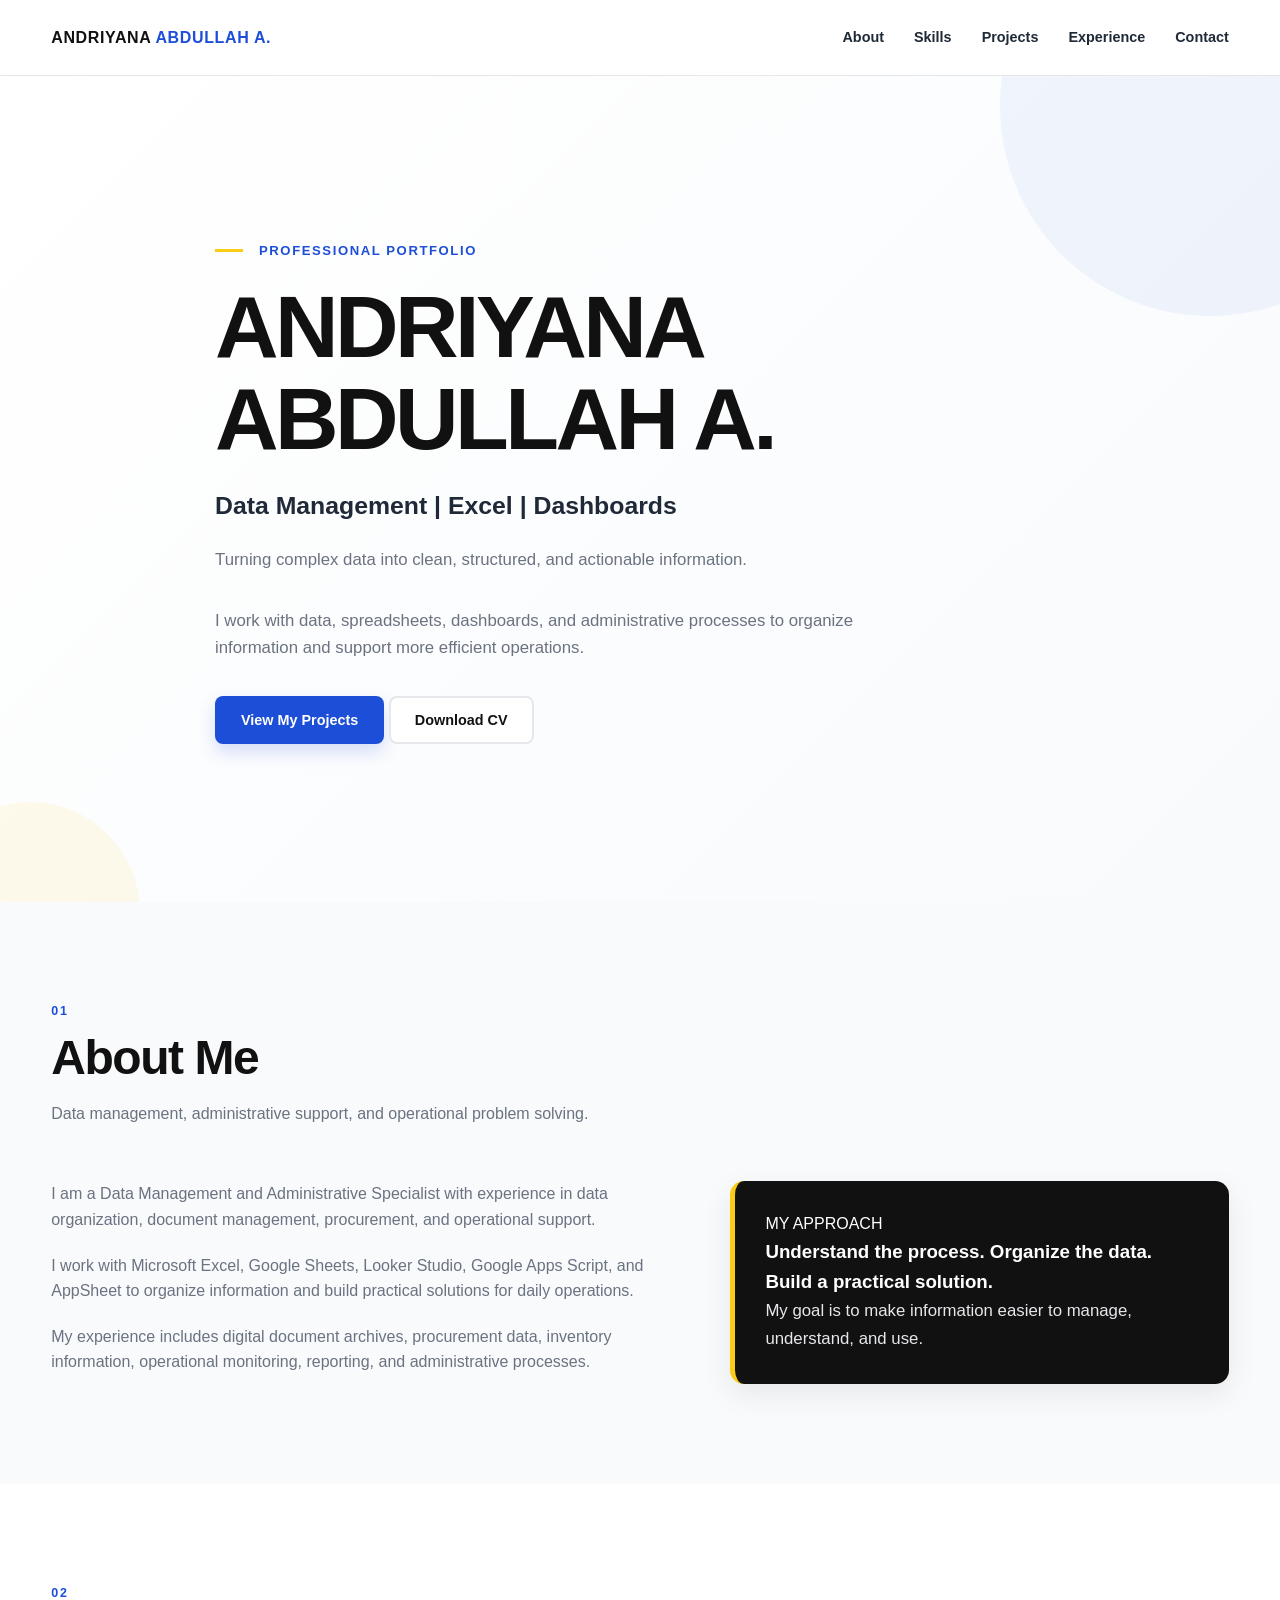
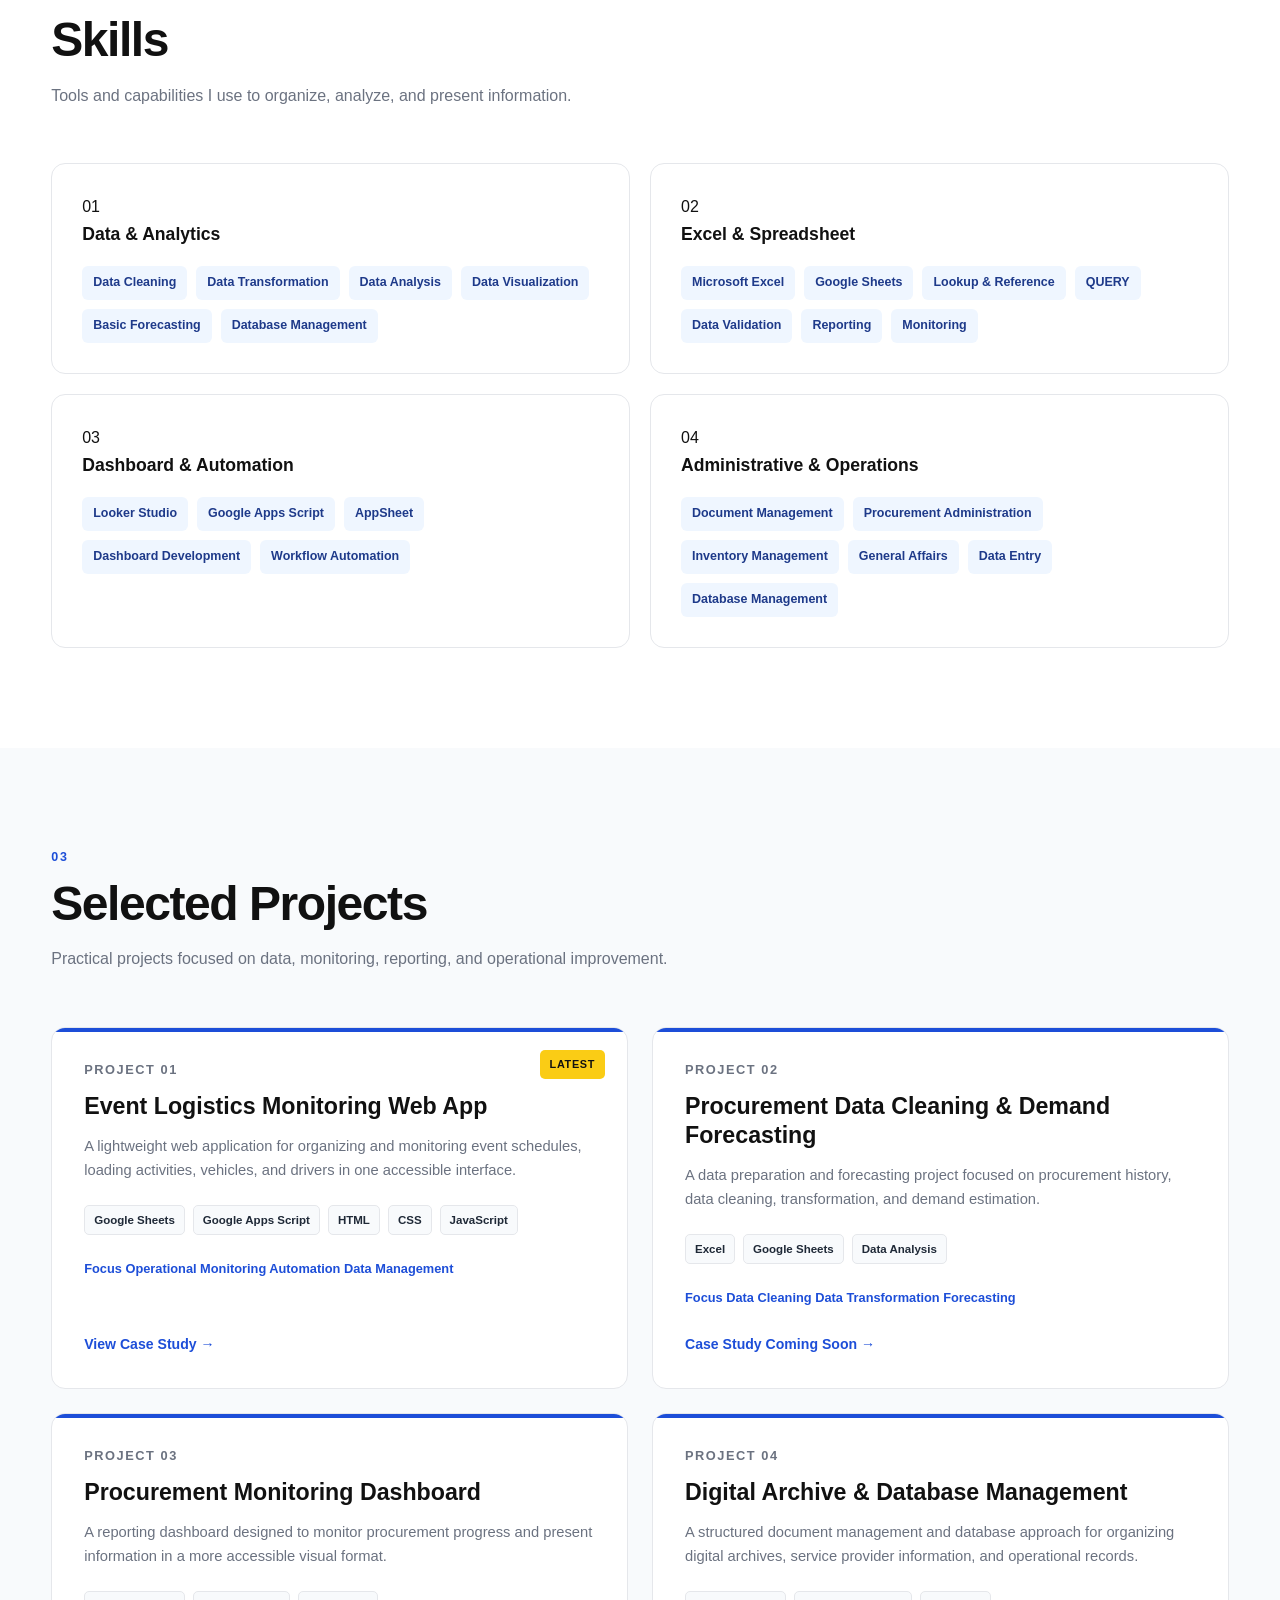
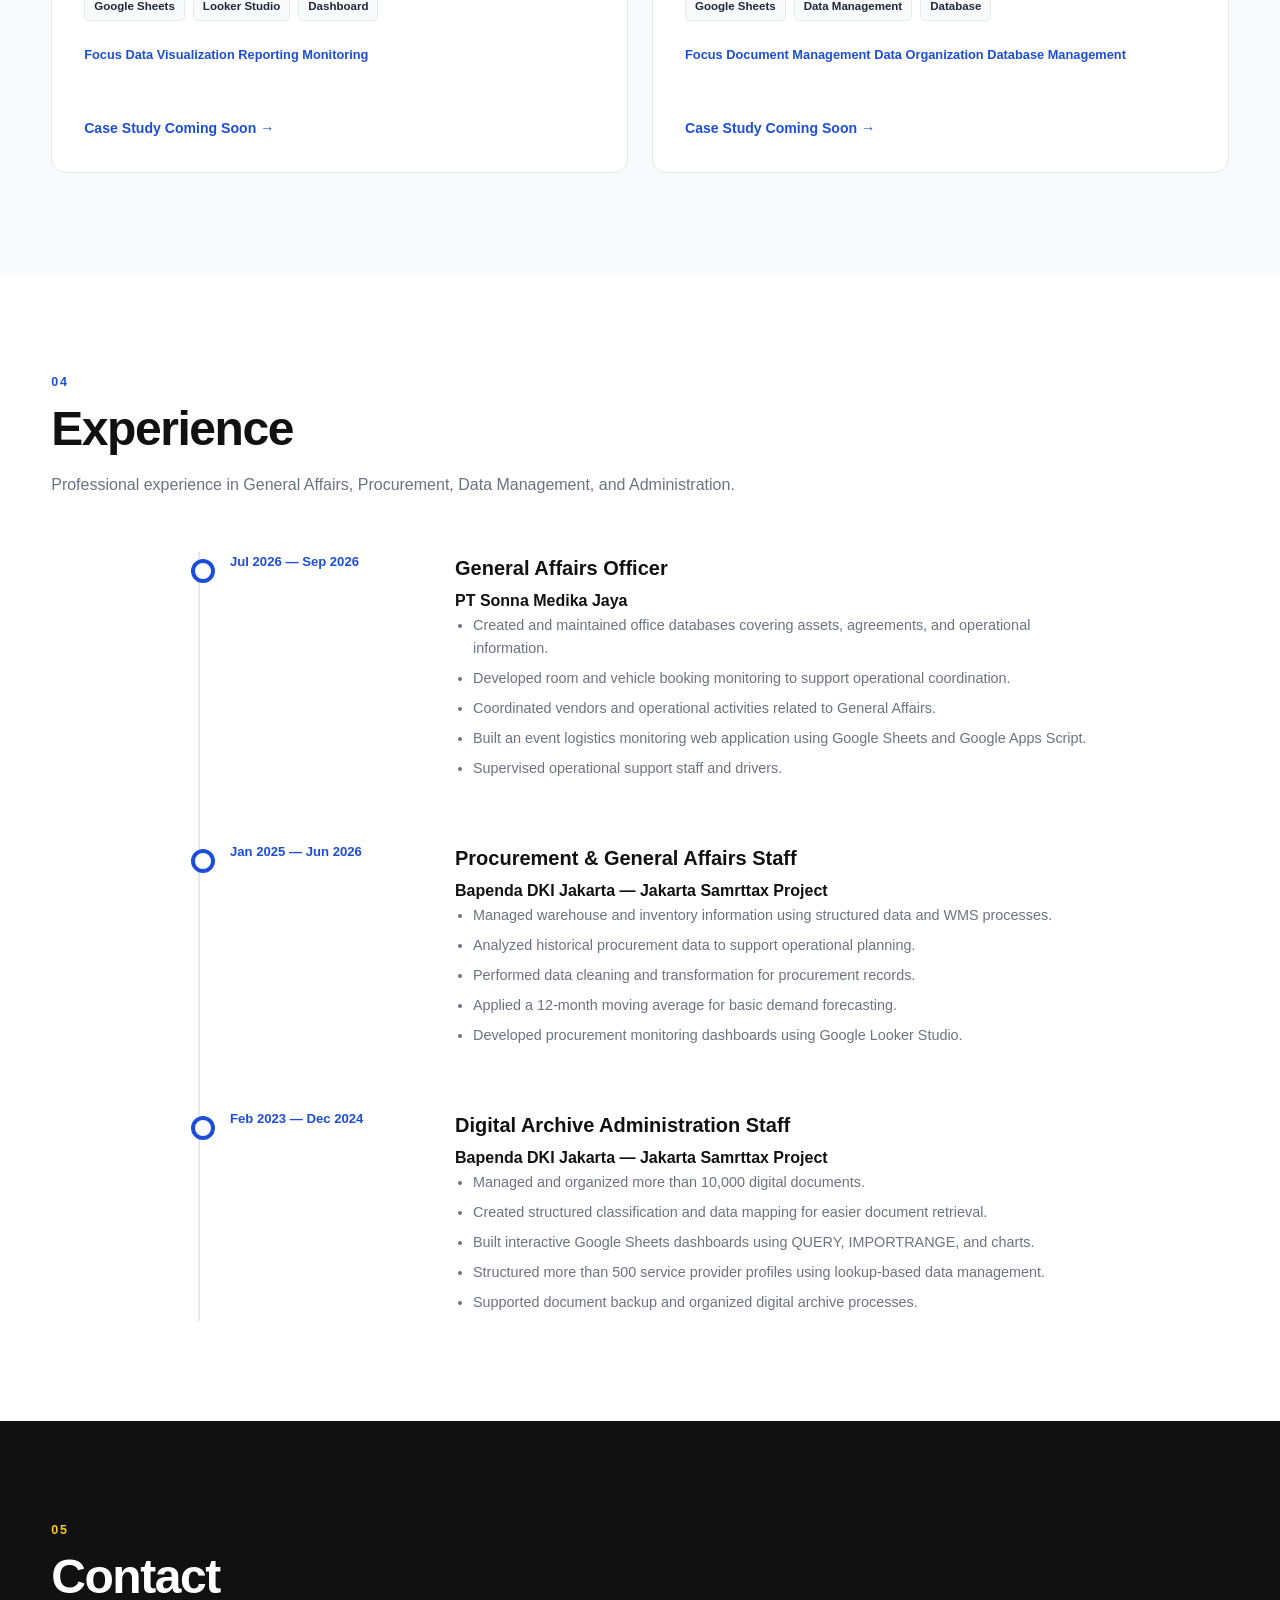
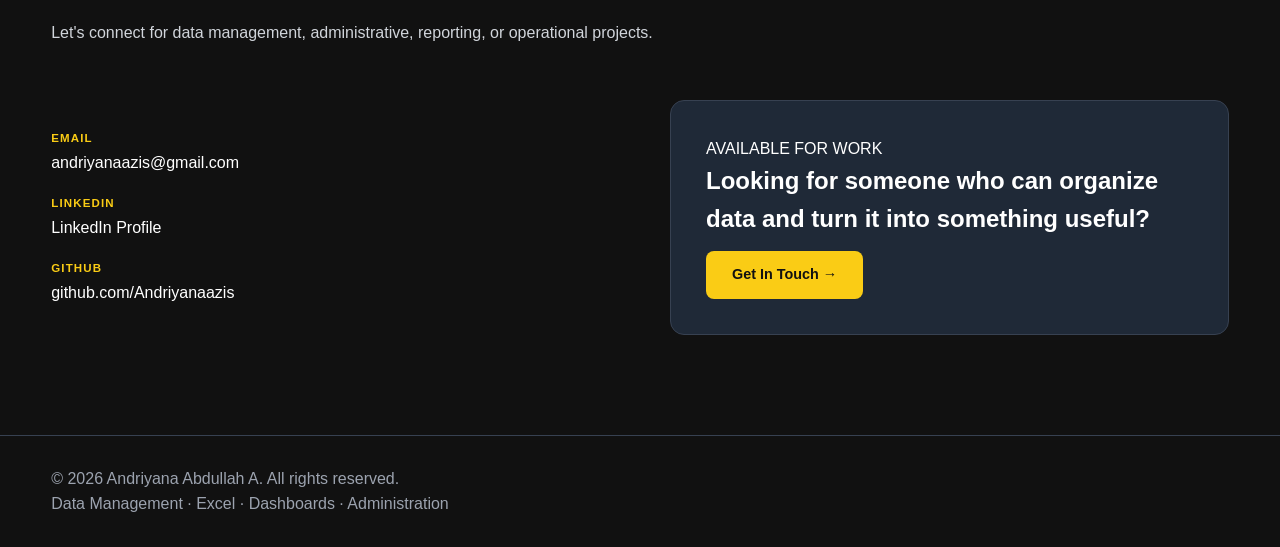
==== commit 622264cd: "Update index.html" ====
--- a/index.html
+++ b/index.html
@@ -1,121 +1,54 @@
 <!DOCTYPE html>
 <html lang="en">
-
 <head>
     <meta charset="UTF-8">
-
-    <meta
-        name="viewport"
-        content="width=device-width, initial-scale=1.0"
-    >
+    <meta name="viewport" content="width=device-width, initial-scale=1.0">
+
+    <title>Andriyana Abdullah A. | Data Management & Excel</title>
 
     <meta
         name="description"
-        content="Andriyana Abdullah A. - Data Management, Excel, Dashboard, and Administrative Specialist."
+        content="Andriyana Abdullah A. — Data Management, Excel, Dashboards, Administrative Support, Procurement, and General Affairs."
     >
 
-    <meta
-        name="author"
-        content="Andriyana Abdullah A."
-    >
-
-    <title>
-        Andriyana Abdullah A. | Data Management & Excel
-    </title>
-
-    <!-- =====================================================
-         GOOGLE FONT
-         ===================================================== -->
-
     <link rel="preconnect" href="https://fonts.googleapis.com">
-
-    <link
-        rel="preconnect"
-        href="https://fonts.gstatic.com"
-        crossorigin
-    >
+    <link rel="preconnect" href="https://fonts.gstatic.com" crossorigin>
 
     <link
         href="https://fonts.googleapis.com/css2?family=Inter:wght@400;500;600;700;800&display=swap"
         rel="stylesheet"
     >
 
-    <!-- =====================================================
-         CSS
-         ===================================================== -->
-
-    <link
-        rel="stylesheet"
-        href="assets/css/style.css"
-    >
+    <link rel="stylesheet" href="assets/css/style.css">
 </head>
 
-
 <body>
 
-
-    <!-- =====================================================
-         HEADER / NAVIGATION
-         ===================================================== -->
-
+    <!-- =========================
+         HEADER
+    ========================== -->
     <header class="site-header">
 
         <div class="container navbar">
 
-            <!-- Logo -->
-
-            <a
-                href="#home"
-                class="logo"
-                aria-label="Andriyana Abdullah A. Home"
-            >
+            <a href="#home" class="logo">
                 ANDRIYANA <span>ABDULLAH A.</span>
             </a>
 
-
-            <!-- Mobile Menu Button -->
-
             <button
                 class="menu-toggle"
-                type="button"
-                aria-label="Open navigation menu"
+                aria-label="Toggle navigation"
                 aria-expanded="false"
-                aria-controls="navigation-menu"
             >
-                <span></span>
-                <span></span>
-                <span></span>
+                ☰
             </button>
 
-
-            <!-- Navigation -->
-
-            <nav
-                class="nav-menu"
-                id="navigation-menu"
-                aria-label="Main navigation"
-            >
-
-                <a href="#about">
-                    About
-                </a>
-
-                <a href="#skills">
-                    Skills
-                </a>
-
-                <a href="#projects">
-                    Projects
-                </a>
-
-                <a href="#experience">
-                    Experience
-                </a>
-
-                <a href="#contact">
-                    Contact
-                </a>
-
+            <nav class="nav-menu">
+                <a href="#about">About</a>
+                <a href="#skills">Skills</a>
+                <a href="#projects">Projects</a>
+                <a href="#experience">Experience</a>
+                <a href="#contact">Contact</a>
             </nav>
 
         </div>
@@ -123,73 +56,134 @@
     </header>
 
 
-
-    <main id="home">
-
-
-        <!-- =================================================
-             HERO SECTION
-             ================================================= -->
-
-        <section class="hero">
+    <main>
+
+        <!-- =========================
+             HERO
+        ========================== -->
+        <section id="home" class="hero">
+
+            <div class="container hero-content reveal">
+
+                <div class="hero-label">
+                    <span></span>
+                    PROFESSIONAL PORTFOLIO
+                </div>
+
+                <h1>
+                    ANDRIYANA ABDULLAH A.
+                </h1>
+
+                <h2 class="hero-title">
+                    Data Management
+                    <span>|</span>
+                    Excel
+                    <span>|</span>
+                    Dashboards
+                </h2>
+
+                <p class="hero-description">
+                    Turning complex data into clean, structured,
+                    and actionable information.
+                </p>
+
+                <p class="hero-description">
+                    I work with data, spreadsheets, dashboards,
+                    and administrative processes to organize information
+                    and support more efficient operations.
+                </p>
+
+                <div class="hero-buttons">
+
+                    <a href="#projects" class="btn btn-primary">
+                        View My Projects
+                    </a>
+
+                    <a
+                        href="assets/CV-Andriyana-Abdullah-A.pdf"
+                        class="btn btn-secondary"
+                        target="_blank"
+                    >
+                        Download CV
+                    </a>
+
+                </div>
+
+            </div>
+
+        </section>
+
+
+        <!-- =========================
+             ABOUT
+        ========================== -->
+        <section id="about" class="section">
 
             <div class="container">
 
-                <div class="hero-content reveal">
-
-                    <div class="hero-label">
-                        Professional Portfolio
-                    </div>
-
-
-                    <h1>
-                        ANDRIYANA
-                        <span>ABDULLAH A.</span>
-                    </h1>
-
-
-                    <div class="hero-title">
-                        Data Management | Excel | Dashboards
-                    </div>
-
-
-                    <p class="hero-description">
-                        Turning complex data into clean, structured,
-                        and actionable information.
-                    </p>
-
-
-                    <p class="hero-description">
-                        I work with data, spreadsheets, dashboards,
-                        and administrative processes to organize
-                        information and support more efficient
-                        operations.
-                    </p>
-
-
-                    <div class="btn-group">
-
-                        <a
-                            href="#projects"
-                            class="btn btn-primary"
-                        >
-                            View My Projects
-                        </a>
-
-
-                        <!--
-                            GANTI FILE INI DENGAN NAMA PDF CV
-                            YANG NANTI ADA DI REPOSITORY.
-                        -->
-
-                        <a
-                            href="assets/CV-Andriyana-Abdullah-A.pdf"
-                            class="btn btn-secondary"
-                            target="_blank"
-                            rel="noopener noreferrer"
-                        >
-                            Download CV
-                        </a>
+                <div class="section-header reveal">
+
+                    <div class="section-number">
+                        01
+                    </div>
+
+                    <div>
+                        <h2 class="section-title">
+                            About Me
+                        </h2>
+
+                        <p class="section-description">
+                            Data management, administrative support,
+                            and operational problem solving.
+                        </p>
+                    </div>
+
+                </div>
+
+
+                <div class="about-grid">
+
+                    <div class="about-text reveal">
+
+                        <p>
+                            I am a Data Management and Administrative
+                            Specialist with experience in data organization,
+                            document management, procurement, and operational support.
+                        </p>
+
+                        <p>
+                            I work with Microsoft Excel, Google Sheets,
+                            Looker Studio, Google Apps Script, and AppSheet
+                            to organize information and build practical
+                            solutions for daily operations.
+                        </p>
+
+                        <p>
+                            My experience includes digital document archives,
+                            procurement data, inventory information,
+                            operational monitoring, reporting, and
+                            administrative processes.
+                        </p>
+
+                    </div>
+
+
+                    <div class="about-highlight reveal">
+
+                        <span class="highlight-label">
+                            MY APPROACH
+                        </span>
+
+                        <h3>
+                            Understand the process.
+                            Organize the data.
+                            Build a practical solution.
+                        </h3>
+
+                        <p>
+                            My goal is to make information easier to manage,
+                            understand, and use.
+                        </p>
 
                     </div>
 
@@ -200,135 +194,41 @@
         </section>
 
 
-
-        <!-- =================================================
-             ABOUT SECTION
-             ================================================= -->
-
-        <section
-            class="section"
-            id="about"
-        >
+        <!-- =========================
+             SKILLS
+        ========================== -->
+        <section id="skills" class="section section-light">
 
             <div class="container">
 
                 <div class="section-header reveal">
 
-                    <span class="section-number">
-                        01 — ABOUT
-                    </span>
-
-                    <h2 class="section-title">
-                        About Me
-                    </h2>
-
-                    <p class="section-description">
-                        A combination of data management,
-                        administrative experience, and
-                        practical digital solutions.
-                    </p>
-
-                </div>
-
-
-                <div class="about-grid">
-
-
-                    <!-- About Text -->
-
-                    <div class="about-text reveal">
-
-                        <p>
-                            I am a
-                            <strong>
-                                Data Management and Administrative Specialist
-                            </strong>
-                            with experience in data organization,
-                            document management, procurement,
-                            and operational support.
-                        </p>
-
-
-                        <p>
-                            I work with
-                            <strong>
-                                Microsoft Excel, Google Sheets,
-                                Looker Studio, Google Apps Script,
-                                and AppSheet
-                            </strong>
-                            to clean and structure data, build
-                            dashboards, and develop practical tools
-                            for monitoring and reporting.
-                        </p>
-
-
-                        <p>
-                            My professional experience includes
-                            managing digital document archives,
-                            procurement data, inventory information,
-                            and operational monitoring systems.
-                        </p>
-
-                    </div>
-
-
-                    <!-- Highlight -->
-
-                    <div class="about-highlight reveal">
-
-                        <p>
-                            <strong>My approach:</strong>
-                            understand the process, organize the
-                            data, and build a solution that makes
-                            information easier to manage and use.
-                        </p>
-
-                    </div>
-
-                </div>
-
-            </div>
-
-        </section>
-
-
-
-        <!-- =================================================
-             SKILLS SECTION
-             ================================================= -->
-
-        <section
-            class="section"
-            id="skills"
-        >
-
-            <div class="container">
-
-
-                <div class="section-header reveal">
-
-                    <span class="section-number">
-                        02 — SKILLS
-                    </span>
-
-                    <h2 class="section-title">
-                        Skills & Tools
-                    </h2>
-
-                    <p class="section-description">
-                        Tools and capabilities I use to organize,
-                        analyze, visualize, and manage information.
-                    </p>
+                    <div class="section-number">
+                        02
+                    </div>
+
+                    <div>
+                        <h2 class="section-title">
+                            Skills
+                        </h2>
+
+                        <p class="section-description">
+                            Tools and capabilities I use to organize,
+                            analyze, and present information.
+                        </p>
+                    </div>
 
                 </div>
 
 
                 <div class="skills-grid">
 
-
-                    <!-- Data & Analytics -->
-
+                    <!-- DATA & ANALYTICS -->
                     <div class="skill-card reveal">
+
+                        <span class="skill-number">
+                            01
+                        </span>
 
                         <h3>
                             Data & Analytics
@@ -365,10 +265,12 @@
                     </div>
 
 
-
-                    <!-- Excel & Spreadsheet -->
-
+                    <!-- EXCEL & SPREADSHEET -->
                     <div class="skill-card reveal">
+
+                        <span class="skill-number">
+                            02
+                        </span>
 
                         <h3>
                             Excel & Spreadsheet
@@ -409,10 +311,12 @@
                     </div>
 
 
-
-                    <!-- Dashboard & Automation -->
-
+                    <!-- DASHBOARD & AUTOMATION -->
                     <div class="skill-card reveal">
+
+                        <span class="skill-number">
+                            03
+                        </span>
 
                         <h3>
                             Dashboard & Automation
@@ -445,10 +349,12 @@
                     </div>
 
 
-
-                    <!-- Administrative & Operations -->
-
+                    <!-- ADMINISTRATIVE & OPERATIONS -->
                     <div class="skill-card reveal">
+
+                        <span class="skill-number">
+                            04
+                        </span>
 
                         <h3>
                             Administrative & Operations
@@ -491,34 +397,29 @@
         </section>
 
 
-
-        <!-- =================================================
-             PROJECTS SECTION
-             ================================================= -->
-
-        <section
-            class="section"
-            id="projects"
-        >
+        <!-- =========================
+             PROJECTS
+        ========================== -->
+        <section id="projects" class="section">
 
             <div class="container">
 
-
                 <div class="section-header reveal">
 
-                    <span class="section-number">
-                        03 — PROJECTS
-                    </span>
-
-                    <h2 class="section-title">
-                        Selected Projects
-                    </h2>
-
-                    <p class="section-description">
-                        A selection of data management,
-                        dashboard, forecasting, and
-                        operational projects.
-                    </p>
+                    <div class="section-number">
+                        03
+                    </div>
+
+                    <div>
+                        <h2 class="section-title">
+                            Selected Projects
+                        </h2>
+
+                        <p class="section-description">
+                            Practical projects focused on data,
+                            monitoring, reporting, and operational improvement.
+                        </p>
+                    </div>
 
                 </div>
 
@@ -526,54 +427,155 @@
                 <div class="projects-grid">
 
 
-                    <!-- =====================================
+                    <!-- =========================
                          PROJECT 01
-                         ===================================== -->
-
+                    ========================== -->
+                    <article class="project-card project-featured reveal">
+
+                        <div class="project-top">
+
+                            <div class="project-number">
+                                PROJECT 01
+                            </div>
+
+                            <span class="latest-badge">
+                                LATEST
+                            </span>
+
+                        </div>
+
+
+                        <h3>
+                            Event Logistics Monitoring Web App
+                        </h3>
+
+
+                        <p class="project-description">
+                            A lightweight web application for organizing
+                            and monitoring event schedules, loading activities,
+                            vehicles, and drivers in one accessible interface.
+                        </p>
+
+
+                        <div class="project-tools">
+
+                            <span class="project-tool">
+                                Google Sheets
+                            </span>
+
+                            <span class="project-tool">
+                                Google Apps Script
+                            </span>
+
+                            <span class="project-tool">
+                                HTML
+                            </span>
+
+                            <span class="project-tool">
+                                CSS
+                            </span>
+
+                            <span class="project-tool">
+                                JavaScript
+                            </span>
+
+                        </div>
+
+
+                        <div class="project-focus">
+
+                            <strong>
+                                Focus
+                            </strong>
+
+                            <span>
+                                Operational Monitoring
+                            </span>
+
+                            <span>
+                                Automation
+                            </span>
+
+                            <span>
+                                Data Management
+                            </span>
+
+                        </div>
+
+
+                        <!-- PROJECT 01 LINK SUDAH DIUBAH -->
+                        <a
+                            href="project-01.html"
+                            class="project-link"
+                        >
+                            View Case Study →
+                        </a>
+
+                    </article>
+
+
+                    <!-- =========================
+                         PROJECT 02
+                    ========================== -->
                     <article class="project-card reveal">
 
-                        <span class="latest-badge">
-                            LATEST PROJECT
-                        </span>
-
-
-                        <div class="project-number">
-                            PROJECT 01
+                        <div class="project-top">
+
+                            <div class="project-number">
+                                PROJECT 02
+                            </div>
+
                         </div>
 
 
                         <h3>
-                            Real-Time Event Logistics Dashboard
+                            Procurement Data Cleaning
+                            & Demand Forecasting
                         </h3>
 
 
-                        <p>
-                            A real-time logistics monitoring
-                            dashboard built to support
-                            loading-in and loading-out activities.
+                        <p class="project-description">
+                            A data preparation and forecasting project
+                            focused on procurement history, data cleaning,
+                            transformation, and demand estimation.
                         </p>
 
 
                         <div class="project-tools">
 
                             <span class="project-tool">
+                                Excel
+                            </span>
+
+                            <span class="project-tool">
                                 Google Sheets
                             </span>
 
                             <span class="project-tool">
-                                Google Apps Script
-                            </span>
-
-                            <span class="project-tool">
-                                Dashboard
+                                Data Analysis
                             </span>
 
                         </div>
 
 
                         <div class="project-focus">
-                            Operational Monitoring ·
-                            Automation · Data Management
+
+                            <strong>
+                                Focus
+                            </strong>
+
+                            <span>
+                                Data Cleaning
+                            </span>
+
+                            <span>
+                                Data Transformation
+                            </span>
+
+                            <span>
+                                Forecasting
+                            </span>
+
                         </div>
 
 
@@ -581,59 +583,73 @@
                             href="#"
                             class="project-link"
                         >
-                            View Case Study →
+                            Case Study Coming Soon →
                         </a>
 
                     </article>
 
 
-
-                    <!-- =====================================
-                         PROJECT 02
-                         ===================================== -->
-
+                    <!-- =========================
+                         PROJECT 03
+                    ========================== -->
                     <article class="project-card reveal">
 
-                        <div class="project-number">
-                            PROJECT 02
+                        <div class="project-top">
+
+                            <div class="project-number">
+                                PROJECT 03
+                            </div>
+
                         </div>
 
 
                         <h3>
-                            Procurement Data Cleaning
-                            & Demand Forecasting
+                            Procurement Monitoring Dashboard
                         </h3>
 
 
-                        <p>
-                            A data analysis project focused
-                            on cleaning procurement data,
-                            transforming historical records,
-                            and applying a 12-month moving
-                            average for demand forecasting.
+                        <p class="project-description">
+                            A reporting dashboard designed to monitor
+                            procurement progress and present information
+                            in a more accessible visual format.
                         </p>
 
 
                         <div class="project-tools">
 
                             <span class="project-tool">
-                                Excel
-                            </span>
-
-                            <span class="project-tool">
                                 Google Sheets
                             </span>
 
                             <span class="project-tool">
-                                Data Analysis
+                                Looker Studio
+                            </span>
+
+                            <span class="project-tool">
+                                Dashboard
                             </span>
 
                         </div>
 
 
                         <div class="project-focus">
-                            Data Cleaning ·
-                            Data Transformation · Forecasting
+
+                            <strong>
+                                Focus
+                            </strong>
+
+                            <span>
+                                Data Visualization
+                            </span>
+
+                            <span>
+                                Reporting
+                            </span>
+
+                            <span>
+                                Monitoring
+                            </span>
+
                         </div>
 
 
@@ -641,33 +657,36 @@
                             href="#"
                             class="project-link"
                         >
-                            View Case Study →
+                            Case Study Coming Soon →
                         </a>
 
                     </article>
 
 
-
-                    <!-- =====================================
-                         PROJECT 03
-                         ===================================== -->
-
+                    <!-- =========================
+                         PROJECT 04
+                    ========================== -->
                     <article class="project-card reveal">
 
-                        <div class="project-number">
-                            PROJECT 03
+                        <div class="project-top">
+
+                            <div class="project-number">
+                                PROJECT 04
+                            </div>
+
                         </div>
 
 
                         <h3>
-                            Procurement Monitoring Dashboard
+                            Digital Archive
+                            & Database Management
                         </h3>
 
 
-                        <p>
-                            A dashboard designed to monitor
-                            procurement progress and provide
-                            a clearer view of operational data.
+                        <p class="project-description">
+                            A structured document management and database
+                            approach for organizing digital archives,
+                            service provider information, and operational records.
                         </p>
 
 
@@ -678,19 +697,34 @@
                             </span>
 
                             <span class="project-tool">
-                                Looker Studio
-                            </span>
-
-                            <span class="project-tool">
-                                Dashboard
+                                Data Management
+                            </span>
+
+                            <span class="project-tool">
+                                Database
                             </span>
 
                         </div>
 
 
                         <div class="project-focus">
-                            Data Visualization ·
-                            Reporting · Monitoring
+
+                            <strong>
+                                Focus
+                            </strong>
+
+                            <span>
+                                Document Management
+                            </span>
+
+                            <span>
+                                Data Organization
+                            </span>
+
+                            <span>
+                                Database Management
+                            </span>
+
                         </div>
 
 
@@ -698,70 +732,12 @@
                             href="#"
                             class="project-link"
                         >
-                            View Case Study →
+                            Case Study Coming Soon →
                         </a>
 
                     </article>
 
 
-
-                    <!-- =====================================
-                         PROJECT 04
-                         ===================================== -->
-
-                    <article class="project-card reveal">
-
-                        <div class="project-number">
-                            PROJECT 04
-                        </div>
-
-
-                        <h3>
-                            Digital Archive
-                            & Database Management
-                        </h3>
-
-
-                        <p>
-                            A professional experience case study
-                            focused on organizing digital documents
-                            and structuring service provider records
-                            into a searchable database.
-                        </p>
-
-
-                        <div class="project-tools">
-
-                            <span class="project-tool">
-                                Google Sheets
-                            </span>
-
-                            <span class="project-tool">
-                                Data Management
-                            </span>
-
-                            <span class="project-tool">
-                                Database
-                            </span>
-
-                        </div>
-
-
-                        <div class="project-focus">
-                            Document Management ·
-                            Data Organization · Database Management
-                        </div>
-
-
-                        <a
-                            href="#"
-                            class="project-link"
-                        >
-                            View Case Study →
-                        </a>
-
-                    </article>
-
                 </div>
 
             </div>
@@ -769,34 +745,29 @@
         </section>
 
 
-
-        <!-- =================================================
-             EXPERIENCE SECTION
-             ================================================= -->
-
-        <section
-            class="section"
-            id="experience"
-        >
+        <!-- =========================
+             EXPERIENCE
+        ========================== -->
+        <section id="experience" class="section section-light">
 
             <div class="container">
 
-
                 <div class="section-header reveal">
 
-                    <span class="section-number">
-                        04 — EXPERIENCE
-                    </span>
-
-                    <h2 class="section-title">
-                        Professional Experience
-                    </h2>
-
-                    <p class="section-description">
-                        Professional experience across
-                        general affairs, procurement,
-                        data management, and digital archives.
-                    </p>
+                    <div class="section-number">
+                        04
+                    </div>
+
+                    <div>
+                        <h2 class="section-title">
+                            Experience
+                        </h2>
+
+                        <p class="section-description">
+                            Professional experience in General Affairs,
+                            Procurement, Data Management, and Administration.
+                        </p>
+                    </div>
 
                 </div>
 
@@ -804,16 +775,12 @@
                 <div class="experience-list">
 
 
-                    <!-- =====================================
-                         EXPERIENCE 01
-                         ===================================== -->
-
-                    <article class="experience-item reveal">
+                    <!-- EXPERIENCE 01 -->
+                    <div class="experience-item reveal">
 
                         <div class="experience-date">
                             Jul 2026 — Sep 2026
                         </div>
-
 
                         <div class="experience-content">
 
@@ -821,58 +788,49 @@
                                 General Affairs Officer
                             </h3>
 
-
-                            <div class="experience-company">
+                            <h4>
                                 PT Sonna Medika Jaya
-                            </div>
-
+                            </h4>
 
                             <ul>
 
                                 <li>
-                                    Developed office databases
-                                    for assets and agreements.
-                                </li>
-
-                                <li>
-                                    Built digital room and
-                                    vehicle booking monitoring.
-                                </li>
-
-                                <li>
-                                    Coordinated vendors and
-                                    operational activities.
-                                </li>
-
-                                <li>
-                                    Developed a real-time event
-                                    logistics dashboard using
-                                    Google Sheets and Apps Script.
-                                </li>
-
-                                <li>
-                                    Supervised operational
-                                    support staff and drivers.
+                                    Created and maintained office databases
+                                    covering assets, agreements, and operational information.
+                                </li>
+
+                                <li>
+                                    Developed room and vehicle booking monitoring
+                                    to support operational coordination.
+                                </li>
+
+                                <li>
+                                    Coordinated vendors and operational activities
+                                    related to General Affairs.
+                                </li>
+
+                                <li>
+                                    Built an event logistics monitoring web application
+                                    using Google Sheets and Google Apps Script.
+                                </li>
+
+                                <li>
+                                    Supervised operational support staff and drivers.
                                 </li>
 
                             </ul>
 
                         </div>
 
-                    </article>
-
-
-
-                    <!-- =====================================
-                         EXPERIENCE 02
-                         ===================================== -->
-
-                    <article class="experience-item reveal">
+                    </div>
+
+
+                    <!-- EXPERIENCE 02 -->
+                    <div class="experience-item reveal">
 
                         <div class="experience-date">
                             Jan 2025 — Jun 2026
                         </div>
-
 
                         <div class="experience-content">
 
@@ -880,106 +838,94 @@
                                 Procurement & General Affairs Staff
                             </h3>
 
-
-                            <div class="experience-company">
-                                Bapenda DKI Jakarta —
-                                Jakarta Samrttax Project
-                            </div>
-
+                            <h4>
+                                Bapenda DKI Jakarta — Jakarta Samrttax Project
+                            </h4>
 
                             <ul>
 
                                 <li>
-                                    Managed warehouse and
-                                    WMS-related activities.
-                                </li>
-
-                                <li>
-                                    Analyzed historical
-                                    procurement data.
-                                </li>
-
-                                <li>
-                                    Cleaned and transformed
-                                    procurement data.
-                                </li>
-
-                                <li>
-                                    Applied a 12-month moving
-                                    average for forecasting.
-                                </li>
-
-                                <li>
-                                    Developed procurement
-                                    monitoring dashboards
-                                    using Looker Studio.
+                                    Managed warehouse and inventory information
+                                    using structured data and WMS processes.
+                                </li>
+
+                                <li>
+                                    Analyzed historical procurement data
+                                    to support operational planning.
+                                </li>
+
+                                <li>
+                                    Performed data cleaning and transformation
+                                    for procurement records.
+                                </li>
+
+                                <li>
+                                    Applied a 12-month moving average
+                                    for basic demand forecasting.
+                                </li>
+
+                                <li>
+                                    Developed procurement monitoring dashboards
+                                    using Google Looker Studio.
                                 </li>
 
                             </ul>
 
                         </div>
 
-                    </article>
-
-
-
-                    <!-- =====================================
-                         EXPERIENCE 03
-                         ===================================== -->
-
-                    <article class="experience-item reveal">
+                    </div>
+
+
+                    <!-- EXPERIENCE 03 -->
+                    <div class="experience-item reveal">
 
                         <div class="experience-date">
                             Feb 2023 — Dec 2024
                         </div>
 
-
                         <div class="experience-content">
 
                             <h3>
-                                Digital Archive
-                                Administration Staff
+                                Digital Archive Administration Staff
                             </h3>
 
-
-                            <div class="experience-company">
-                                Bapenda DKI Jakarta —
-                                Jakarta Samrttax Project
-                            </div>
-
+                            <h4>
+                                Bapenda DKI Jakarta — Jakarta Samrttax Project
+                            </h4>
 
                             <ul>
 
                                 <li>
-                                    Managed and organized
-                                    10,000+ digital documents.
-                                </li>
-
-                                <li>
-                                    Developed structured document
-                                    classification and data mapping.
-                                </li>
-
-                                <li>
-                                    Built interactive Google Sheets
-                                    dashboards.
-                                </li>
-
-                                <li>
-                                    Structured 500+ service
-                                    provider profiles.
-                                </li>
-
-                                <li>
-                                    Maintained data backup and
-                                    document organization.
+                                    Managed and organized more than 10,000
+                                    digital documents.
+                                </li>
+
+                                <li>
+                                    Created structured classification and data mapping
+                                    for easier document retrieval.
+                                </li>
+
+                                <li>
+                                    Built interactive Google Sheets dashboards
+                                    using QUERY, IMPORTRANGE, and charts.
+                                </li>
+
+                                <li>
+                                    Structured more than 500 service provider profiles
+                                    using lookup-based data management.
+                                </li>
+
+                                <li>
+                                    Supported document backup and organized
+                                    digital archive processes.
                                 </li>
 
                             </ul>
 
                         </div>
 
-                    </article>
+                    </div>
+
 
                 </div>
 
@@ -988,131 +934,105 @@
         </section>
 
 
-
-        <!-- =================================================
-             CONTACT SECTION
-             ================================================= -->
-
-        <section
-            class="section contact-section"
-            id="contact"
-        >
+        <!-- =========================
+             CONTACT
+        ========================== -->
+        <section id="contact" class="section contact-section">
 
             <div class="container">
 
+                <div class="section-header reveal">
+
+                    <div class="section-number">
+                        05
+                    </div>
+
+                    <div>
+                        <h2 class="section-title">
+                            Contact
+                        </h2>
+
+                        <p class="section-description">
+                            Let's connect for data management,
+                            administrative, reporting, or operational projects.
+                        </p>
+                    </div>
+
+                </div>
+
 
                 <div class="contact-grid">
 
 
-                    <!-- Contact Intro -->
-
-                    <div class="reveal">
-
-                        <div class="section-header">
-
-                            <span class="section-number">
-                                05 — CONTACT
-                            </span>
-
-
-                            <h2 class="section-title">
-                                Let's Work Together
-                            </h2>
-
-
-                            <p class="section-description">
-                                Have a data, spreadsheet,
-                                dashboard, or administrative
-                                project?
-                            </p>
-
-                        </div>
-
-
-                        <p class="section-description">
-                            I'd be happy to discuss how I can
-                            help organize your data and turn it
-                            into a more useful solution.
-                        </p>
-
-                    </div>
-
-
-
-                    <!-- Contact Information -->
+                    <div class="contact-info reveal">
+
+                        <div class="contact-item">
+
+                            <span class="contact-label">
+                                EMAIL
+                            </span>
+
+                            <a href="mailto:andriyanaazis@gmail.com">
+                                andriyanaazis@gmail.com
+                            </a>
+
+                        </div>
+
+
+                        <div class="contact-item">
+
+                            <span class="contact-label">
+                                LINKEDIN
+                            </span>
+
+                            <a
+                                href="https://www.linkedin.com/in/andriyana-abdullah-aziz-17850321b/"
+                                target="_blank"
+                                rel="noopener noreferrer"
+                            >
+                                LinkedIn Profile
+                            </a>
+
+                        </div>
+
+
+                        <div class="contact-item">
+
+                            <span class="contact-label">
+                                GITHUB
+                            </span>
+
+                            <a
+                                href="https://github.com/Andriyanaazis"
+                                target="_blank"
+                                rel="noopener noreferrer"
+                            >
+                                github.com/Andriyanaazis
+                            </a>
+
+                        </div>
+
+                    </div>
+
 
                     <div class="contact-cta reveal">
 
+                        <span>
+                            AVAILABLE FOR WORK
+                        </span>
+
                         <h3>
-                            Get in Touch
+                            Looking for someone who can
+                            organize data and turn it into
+                            something useful?
                         </h3>
 
-
-                        <p>
-                            Feel free to reach out through
-                            email or connect with me online.
-                        </p>
-
-
-                        <div class="contact-info">
-
-
-                            <!-- Email -->
-
-                            <div class="contact-item">
-
-                                <span class="contact-label">
-                                    Email
-                                </span>
-
-                                <a
-                                    href="mailto:andriyanaazis@gmail.com"
-                                >
-                                    andriyanaazis@gmail.com
-                                </a>
-
-                            </div>
-
-
-                            <!-- LinkedIn -->
-
-                            <div class="contact-item">
-
-                                <span class="contact-label">
-                                    LinkedIn
-                                </span>
-
-                                <a
-                                    href="https://www.linkedin.com/"
-                                    target="_blank"
-                                    rel="noopener noreferrer"
-                                >
-                                    View LinkedIn Profile →
-                                </a>
-
-                            </div>
-
-
-                            <!-- GitHub -->
-
-                            <div class="contact-item">
-
-                                <span class="contact-label">
-                                    GitHub
-                                </span>
-
-                                <a
-                                    href="https://github.com/Andriyanaazis"
-                                    target="_blank"
-                                    rel="noopener noreferrer"
-                                >
-                                    View GitHub Profile →
-                                </a>
-
-                            </div>
-
-
-                        </div>
+                        <a
+                            href="mailto:andriyanaazis@gmail.com"
+                            class="btn btn-accent"
+                        >
+                            Get In Touch →
+                        </a>
 
                     </div>
 
@@ -1122,53 +1042,34 @@
 
         </section>
 
-
     </main>
 
 
-
-    <!-- =====================================================
+    <!-- =========================
          FOOTER
-         ===================================================== -->
-
+    ========================== -->
     <footer class="site-footer">
 
-        <div class="container footer-content">
-
-
-            <div>
-
-                <div class="footer-name">
-                    ANDRIYANA ABDULLAH A.
-                </div>
-
-                <div class="footer-text">
-                    Data Management | Excel | Dashboards
-                </div>
-
-            </div>
-
-
-            <div class="footer-text">
+        <div class="container">
+
+            <p>
                 © 2026 Andriyana Abdullah A.
-            </div>
-
+                All rights reserved.
+            </p>
+
+            <p>
+                Data Management · Excel · Dashboards · Administration
+            </p>
 
         </div>
 
     </footer>
 
 
-
-    <!-- =====================================================
+    <!-- =========================
          JAVASCRIPT
-         ===================================================== -->
-
-    <script
-        src="assets/js/script.js"
-    ></script>
-
+    ========================== -->
+    <script src="assets/js/script.js"></script>
 
 </body>
-
 </html>
